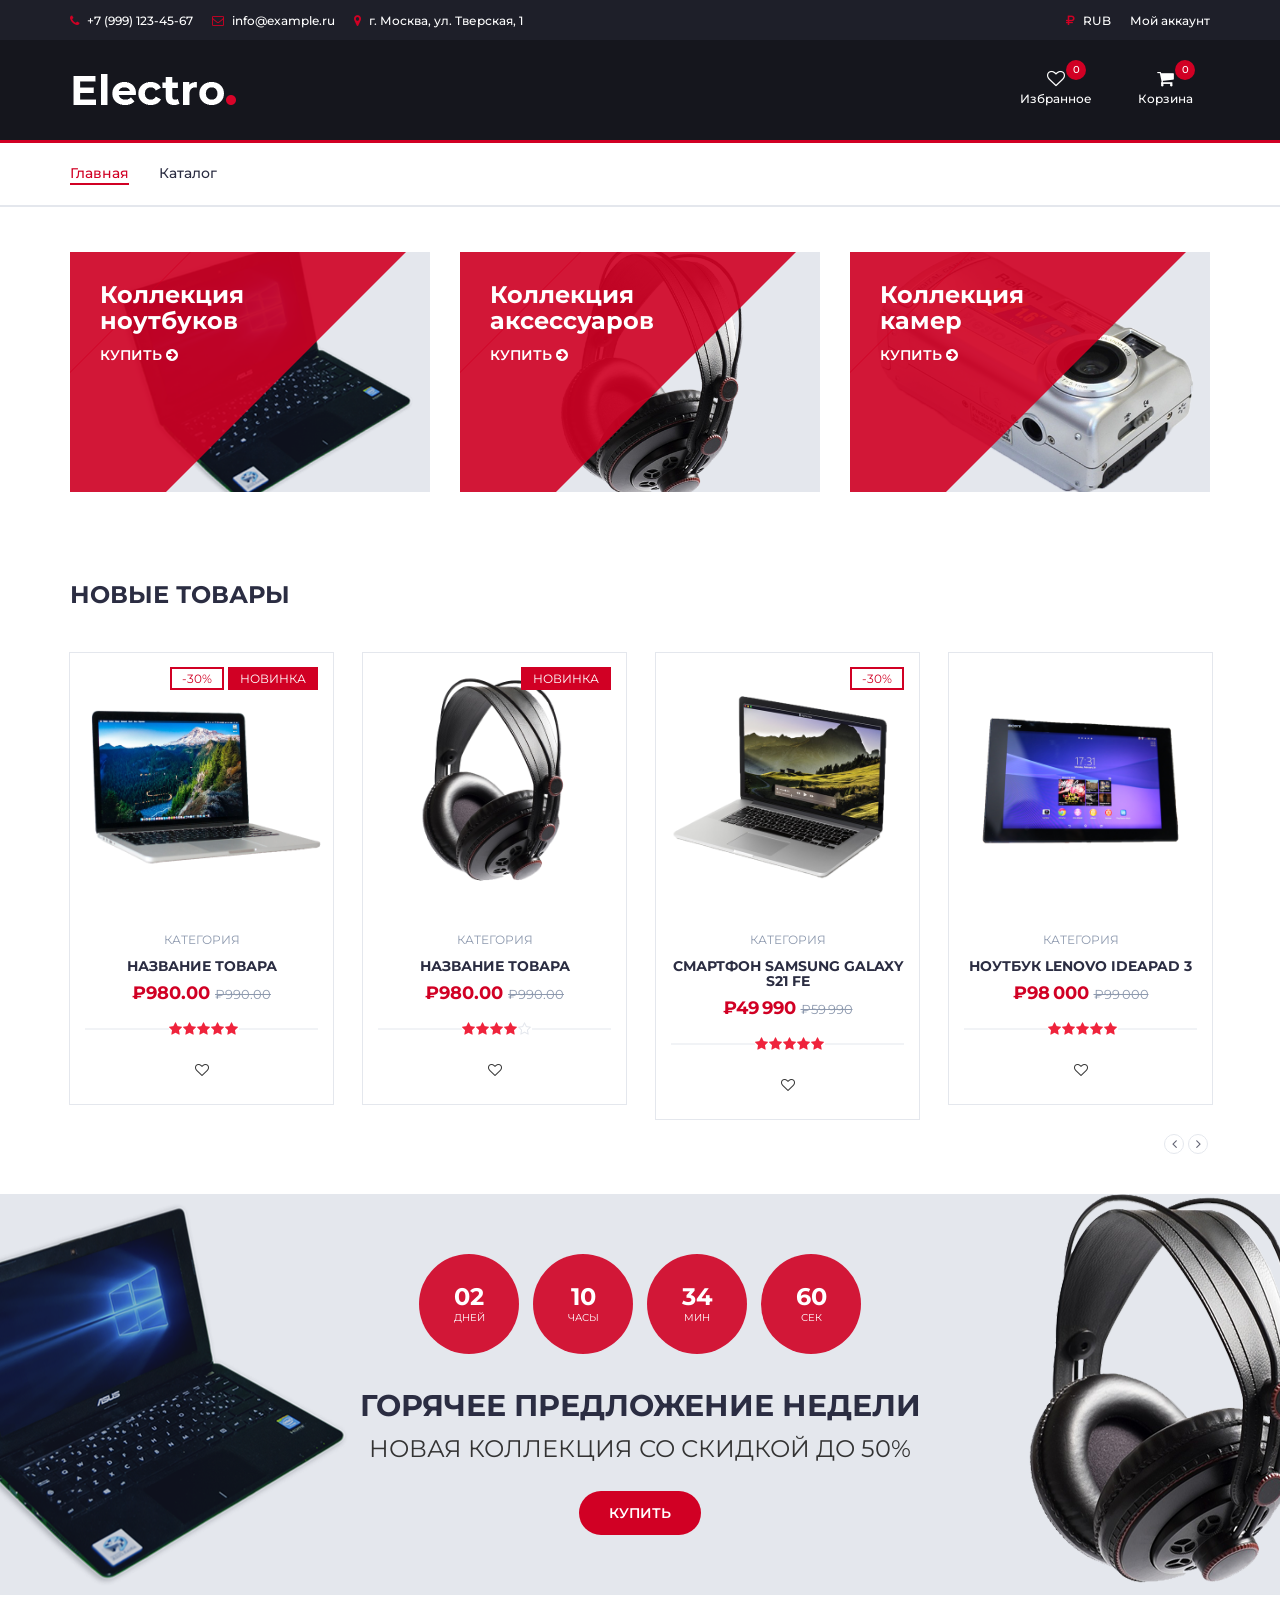
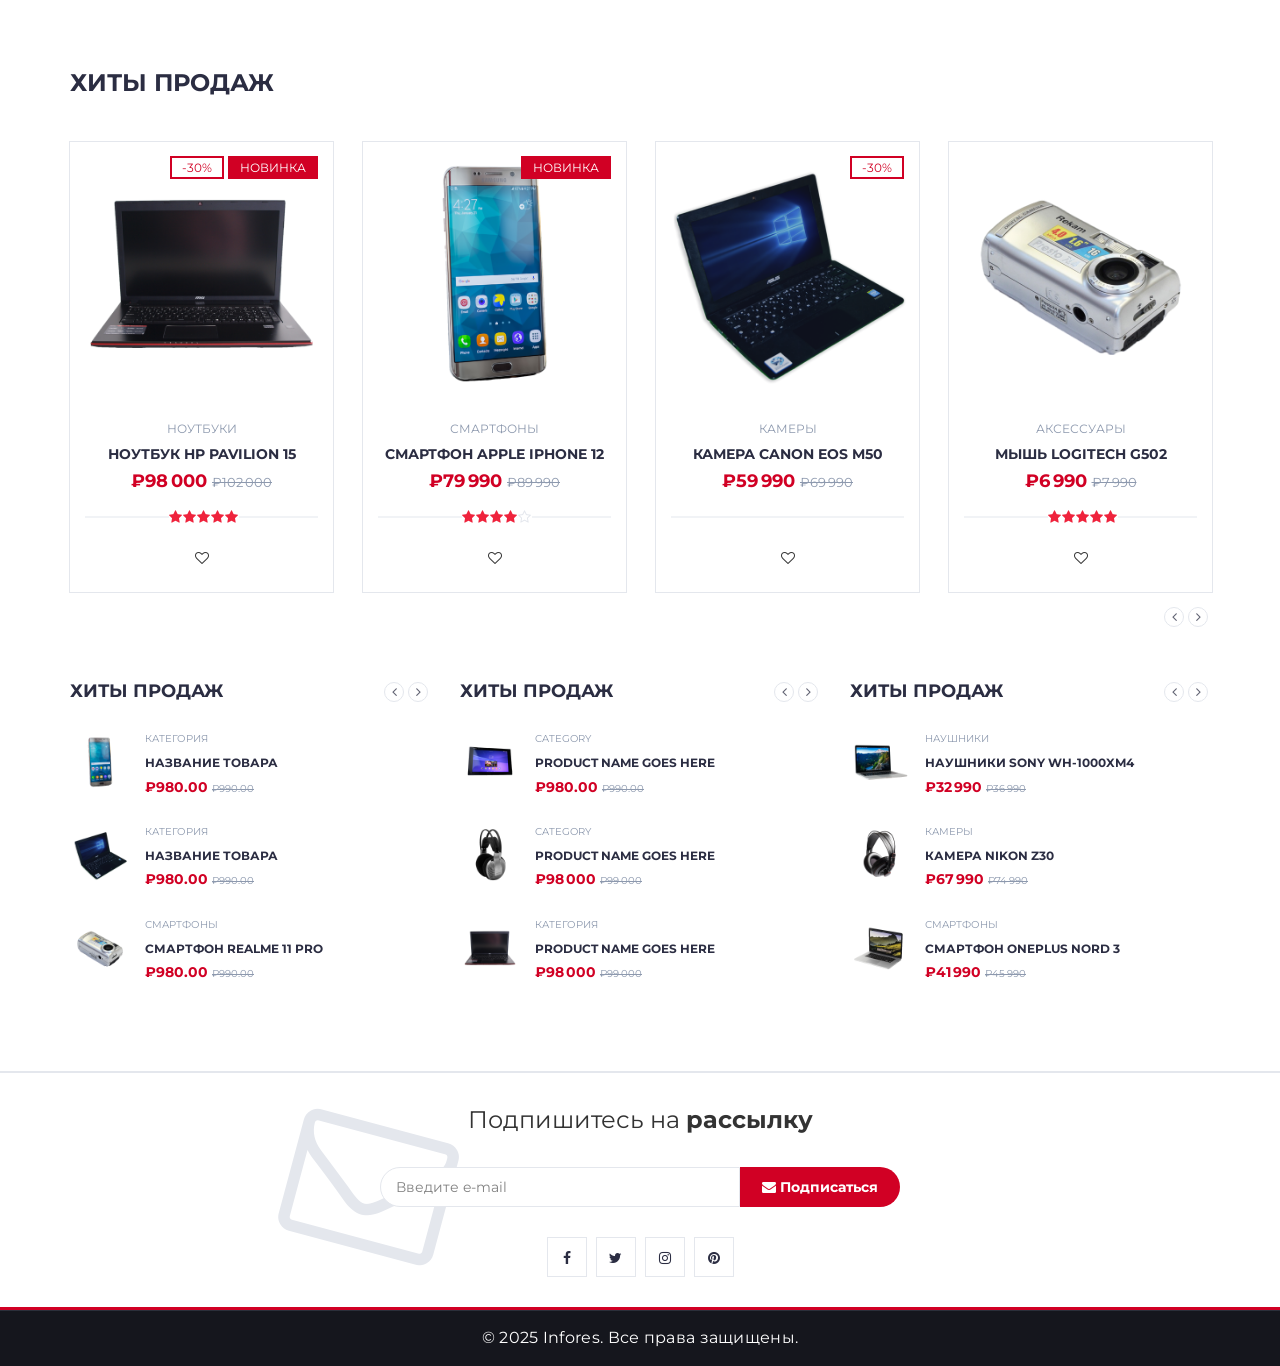
==== index.html @ 808b727f "Homepage: disable add-to-cart/wishlist; redirect to catalog on card button clicks to avoid null/meta" ====
<!DOCTYPE html>
<html lang="ru">
	<head>
		<meta charset="utf-8">
		<meta http-equiv="X-UA-Compatible" content="IE=edge">
		<meta name="viewport" content="width=device-width, initial-scale=1">
		 <!-- The above 3 meta tags *must* come first in the head; any other head content must come *after* these tags -->

		<title>Главная — Электроника</title>

		<!-- Google font -->
		<link href="https://fonts.googleapis.com/css?family=Montserrat:400,500,700" rel="stylesheet">

		<!-- Bootstrap -->
		<link type="text/css" rel="stylesheet" href="css/bootstrap.min.css?v=20251030-2"/>

		<!-- Slick -->
		<link type="text/css" rel="stylesheet" href="css/slick.css?v=20251030-2"/>
		<link type="text/css" rel="stylesheet" href="css/slick-theme.css?v=20251030-2"/>

		<!-- nouislider -->
		<link type="text/css" rel="stylesheet" href="css/nouislider.min.css?v=20251030-2"/>

		<!-- Font Awesome Icon -->
		<link rel="stylesheet" href="css/font-awesome.min.css?v=20251030-2">

		<!-- Custom stlylesheet -->
		<link type="text/css" rel="stylesheet" href="css/style.css?v=20251030-2"/>
		<link type="text/css" rel="stylesheet" href="css/custom-ru.css?v=20251030-2"/>

		<!-- HTML5 shim and Respond.js for IE8 support of HTML5 elements and media queries -->
		<!-- WARNING: Respond.js doesn't work if you view the page via file:// -->
		<!--[if lt IE 9]>
		  <script src="https://oss.maxcdn.com/html5shiv/3.7.3/html5shiv.min.js"></script>
		  <script src="https://oss.maxcdn.com/respond/1.4.2/respond.min.js"></script>
		<![endif]-->

    </head>
	<body>
		<!-- HEADER -->
		<header>
			<!-- TOP HEADER -->
			<div id="top-header">
				<div class="container">
					<ul class="header-links pull-left">
						<li><a href="#"><i class="fa fa-phone"></i> +7 (999) 123-45-67</a></li>
						<li><a href="#"><i class="fa fa-envelope-o"></i> info@example.ru</a></li>
						<li><a href="#"><i class="fa fa-map-marker"></i> г. Москва, ул. Тверская, 1</a></li>
					</ul>
					<ul class="header-links pull-right">
						<li><a href="#"><i class="fa fa-rub"></i> RUB</a></li>
						<li><a href="pages/auth.html" data-role="account"><i class="fa fa-user-o"></i> Мой аккаунт</a></li>
					</ul>
				</div>
			</div>
			<!-- /TOP HEADER -->

			<!-- MAIN HEADER -->
			<div id="header">
				<!-- container -->
				<div class="container">
					<!-- row -->
					<div class="row">
						<!-- LOGO -->
						<div class="col-md-3">
							<div class="header-logo">
								<a href="index.html" class="logo">
									<img src="./img/logo.png" alt="">
								</a>
							</div>
						</div>
						<!-- /LOGO -->

						<!-- SEARCH BAR -->
						<div class="col-md-6">
							<!-- search removed -->
						</div>
						<!-- /SEARCH BAR -->

						<!-- ACCOUNT -->
						<div class="col-md-3 clearfix">
							<div class="header-ctn">
								<!-- Wishlist -->
						<div>
							<a href="pages/wishlist.html">
								<i class="fa fa-heart-o"></i>
								<span>Избранное</span>
								<div class="qty" id="wishlist-qty">0</div>
							</a>
						</div>
								<!-- /Wishlist -->

								<!-- Cart -->
                                <div class="dropdown">
									<a class="dropdown-toggle" data-toggle="dropdown" aria-expanded="true">
										<i class="fa fa-shopping-cart"></i>
										<span>Корзина</span>
                                        <div class="qty" id="cart-qty">0</div>
									</a>
									<div class="cart-dropdown">
                                        <div class="cart-list" id="cart-list"></div>
										<div class="cart-summary">
                                        <small id="cart-items-count">0 товаров</small>
                                        <h5>ИТОГО: <span id="cart-total">₽0.00</span></h5>
										</div>
										<div class="cart-btns">
                                    <a href="pages/store.html">Корзина</a>
                                    <a href="pages/checkout.html">Оформить заказ  <i class="fa fa-arrow-circle-right"></i></a>
										</div>
									</div>
								</div>
								<!-- /Cart -->

								<!-- Menu Toogle -->
								<div class="menu-toggle">
									<a href="#">
										<i class="fa fa-bars"></i>
										<span>Меню</span>
									</a>
								</div>
								<!-- /Menu Toogle -->
							</div>
						</div>
						<!-- /ACCOUNT -->
					</div>
					<!-- row -->
				</div>
				<!-- container -->
			</div>
			<!-- /MAIN HEADER -->
		</header>
		<!-- /HEADER -->

		<!-- NAVIGATION -->
		<nav id="navigation">
			<!-- container -->
			<div class="container">
				<!-- responsive-nav -->
				<div id="responsive-nav">
					<!-- NAV -->
						<ul class="main-nav nav navbar-nav">
							<li class="active"><a href="index.html">Главная</a></li>
							<li><a href="pages/store.html">Каталог</a></li>
						</ul>
					<!-- /NAV -->
				</div>
				<!-- /responsive-nav -->
			</div>
			<!-- /container -->
		</nav>
		<!-- /NAVIGATION -->

		<!-- SECTION -->
		<div class="section">
			<!-- container -->
			<div class="container">
				<!-- row -->
				<div class="row">
					<!-- shop -->
					<div class="col-md-4 col-xs-6">
						<div class="shop">
							<div class="shop-img">
								<img src="./img/shop01.png" alt="">
							</div>
							<div class="shop-body">
									<h3>Коллекция<br>ноутбуков</h3>
									<a href="pages/store.html#sale" class="cta-btn">Купить <i class="fa fa-arrow-circle-right"></i></a>
							</div>
						</div>
					</div>
					<!-- /shop -->

					<!-- shop -->
					<div class="col-md-4 col-xs-6">
						<div class="shop">
							<div class="shop-img">
								<img src="./img/shop03.png" alt="">
							</div>
							<div class="shop-body">
									<h3>Коллекция<br>аксессуаров</h3>
									<a href="pages/store.html#sale" class="cta-btn">Купить <i class="fa fa-arrow-circle-right"></i></a>
							</div>
						</div>
					</div>
					<!-- /shop -->

					<!-- shop -->
					<div class="col-md-4 col-xs-6">
						<div class="shop">
							<div class="shop-img">
								<img src="./img/shop02.png" alt="">
							</div>
							<div class="shop-body">
									<h3>Коллекция<br>камер</h3>
									<a href="pages/store.html#sale" class="cta-btn">Купить <i class="fa fa-arrow-circle-right"></i></a>
							</div>
						</div>
					</div>
					<!-- /shop -->
				</div>
				<!-- /row -->
			</div>
			<!-- /container -->
		</div>
		<!-- /SECTION -->

		<!-- SECTION -->
		<div class="section">
			<!-- container -->
			<div class="container">
				<!-- row -->
				<div class="row">

					<!-- section title -->
					<div class="col-md-12">
						<div class="section-title">
									<h3 class="title">Новые товары</h3>
                            <div class="section-nav"></div>
						</div>
					</div>
					<!-- /section title -->

					<!-- Products tab & slick -->
					<div class="col-md-12">
						<div class="row">
							<div class="products-tabs">
								<!-- tab -->
								<div id="tab1" class="tab-pane active">
									<div class="products-slick" data-nav="#slick-nav-1">
										<!-- product -->
                                        <div class="product" data-desc="Производительный ноутбук для повседневной работы и учёбы.">
											<div class="product-img">
												<img src="./img/product01.png" alt="">
												<div class="product-label">
													<span class="sale">-30%</span>
										<span class="new">НОВИНКА</span>
												</div>
											</div>
											<div class="product-body">
									<p class="product-category">Категория</p>
									<h3 class="product-name"><a href="#">Название товара</a></h3>
									<h4 class="product-price">₽980.00 <del class="product-old-price">₽990.00</del></h4>
												<div class="product-rating">
													<i class="fa fa-star"></i>
													<i class="fa fa-star"></i>
													<i class="fa fa-star"></i>
													<i class="fa fa-star"></i>
													<i class="fa fa-star"></i>
												</div>
												<div class="product-btns">
										<button class="add-to-wishlist"><i class="fa fa-heart-o"></i><span class="tooltipp">в избранное</span></button>
										<button class="add-to-compare"><i class="fa fa-exchange"></i><span class="tooltipp">сравнить</span></button>
										<button class="quick-view"><i class="fa fa-eye"></i><span class="tooltipp">быстрый просмотр</span></button>
												</div>
											</div>
											<div class="add-to-cart">
									<button class="add-to-cart-btn" data-id="idx-p1" data-name="Название товара" data-price="980" data-image="img/product01.png"><i class="fa fa-shopping-cart"></i> в корзину</button>
											</div>
										</div>
										<!-- /product -->

										<!-- product -->
										<div class="product">
											<div class="product-img">
												<img src="./img/product02.png" alt="">
												<div class="product-label">
										<span class="new">НОВИНКА</span>
												</div>
											</div>
											<div class="product-body">
									<p class="product-category">Категория</p>
									<h3 class="product-name"><a href="#">Название товара</a></h3>
									<h4 class="product-price">₽980.00 <del class="product-old-price">₽990.00</del></h4>
												<div class="product-rating">
													<i class="fa fa-star"></i>
													<i class="fa fa-star"></i>
													<i class="fa fa-star"></i>
													<i class="fa fa-star"></i>
													<i class="fa fa-star-o"></i>
												</div>
												<div class="product-btns">
									<button class="add-to-wishlist"><i class="fa fa-heart-o"></i><span class="tooltipp">в избранное</span></button>
									<button class="add-to-compare"><i class="fa fa-exchange"></i><span class="tooltipp">сравнить</span></button>
									<button class="quick-view"><i class="fa fa-eye"></i><span class="tooltipp">быстрый просмотр</span></button>
												</div>
											</div>
											<div class="add-to-cart">
                                                <button class="add-to-cart-btn"><i class="fa fa-shopping-cart"></i> в корзину</button>
											</div>
										</div>
										<!-- /product -->

										<!-- product -->
										<div class="product">
											<div class="product-img">
												<img src="./img/product03.png" alt="">
												<div class="product-label">
													<span class="sale">-30%</span>
												</div>
											</div>
											<div class="product-body">
                                        <p class="product-category">Категория</p>
                                                <h3 class="product-name"><a href="#">Смартфон Samsung Galaxy S21 FE</a></h3>
                                                <h4 class="product-price">₽49 990 <del class="product-old-price">₽59 990</del></h4>
												<div class="product-rating">
													<i class="fa fa-star"></i>
													<i class="fa fa-star"></i>
													<i class="fa fa-star"></i>
													<i class="fa fa-star"></i>
													<i class="fa fa-star"></i>
												</div>
												<div class="product-btns">
									<button class="add-to-wishlist"><i class="fa fa-heart-o"></i><span class="tooltipp">в избранное</span></button>
									<button class="add-to-compare"><i class="fa fa-exchange"></i><span class="tooltipp">сравнить</span></button>
									<button class="quick-view"><i class="fa fa-eye"></i><span class="tooltipp">быстрый просмотр</span></button>
												</div>
											</div>
											<div class="add-to-cart">
												<button class="add-to-cart-btn"><i class="fa fa-shopping-cart"></i> add to cart</button>
											</div>
										</div>
										<!-- /product -->

										<!-- product -->
										<div class="product">
											<div class="product-img">
												<img src="./img/product04.png" alt="">
											</div>
											<div class="product-body">
                                        <p class="product-category">Категория</p>
                                                <h3 class="product-name"><a href="#">Ноутбук Lenovo IdeaPad 3</a></h3>
                                        <h4 class="product-price">₽98 000 <del class="product-old-price">₽99 000</del></h4>
												<div class="product-rating">
													<i class="fa fa-star"></i>
													<i class="fa fa-star"></i>
													<i class="fa fa-star"></i>
													<i class="fa fa-star"></i>
													<i class="fa fa-star"></i>
												</div>
												<div class="product-btns">
									<button class="add-to-wishlist"><i class="fa fa-heart-o"></i><span class="tooltipp">в избранное</span></button>
									<button class="add-to-compare"><i class="fa fa-exchange"></i><span class="tooltipp">сравнить</span></button>
									<button class="quick-view"><i class="fa fa-eye"></i><span class="tooltipp">быстрый просмотр</span></button>
												</div>
											</div>
											<div class="add-to-cart">
												<button class="add-to-cart-btn"><i class="fa fa-shopping-cart"></i> add to cart</button>
											</div>
										</div>
										<!-- /product -->

										<!-- product -->
										<div class="product">
											<div class="product-img">
												<img src="./img/product05.png" alt="">
											</div>
											<div class="product-body">
                                        <p class="product-category">Категория</p>
                                                <h3 class="product-name"><a href="#">Ноутбук ASUS VivoBook 15</a></h3>
                                        <h4 class="product-price">₽98 000 <del class="product-old-price">₽99 000</del></h4>
												<div class="product-rating">
													<i class="fa fa-star"></i>
													<i class="fa fa-star"></i>
													<i class="fa fa-star"></i>
													<i class="fa fa-star"></i>
													<i class="fa fa-star"></i>
												</div>
												<div class="product-btns">
									<button class="add-to-wishlist"><i class="fa fa-heart-o"></i><span class="tooltipp">в избранное</span></button>
									<button class="add-to-compare"><i class="fa fa-exchange"></i><span class="tooltipp">сравнить</span></button>
									<button class="quick-view"><i class="fa fa-eye"></i><span class="tooltipp">быстрый просмотр</span></button>
												</div>
											</div>
											<div class="add-to-cart">
                                                <button class="add-to-cart-btn"><i class="fa fa-shopping-cart"></i> в корзину</button>
											</div>
										</div>
										<!-- /product -->
									</div>
									<div id="slick-nav-1" class="products-slick-nav"></div>
								</div>
								<!-- /tab -->
							</div>
						</div>
					</div>
					<!-- Products tab & slick -->
				</div>
				<!-- /row -->
			</div>
			<!-- /container -->
		</div>
		<!-- /SECTION -->

		<!-- HOT DEAL SECTION -->
		<div id="hot-deal" class="section">
			<!-- container -->
			<div class="container">
				<!-- row -->
				<div class="row">
					<div class="col-md-12">
						<div class="hot-deal">
							<ul class="hot-deal-countdown">
								<li>
									<div>
										<h3>02</h3>
									<span>Дней</span>
									</div>
								</li>
								<li>
									<div>
										<h3>10</h3>
									<span>Часы</span>
									</div>
								</li>
								<li>
									<div>
										<h3>34</h3>
									<span>Мин</span>
									</div>
								</li>
								<li>
									<div>
										<h3>60</h3>
									<span>Сек</span>
									</div>
								</li>
							</ul>
							<h2 class="text-uppercase">горячее предложение недели</h2>
							<p>Новая коллекция со скидкой до 50%</p>
							<a class="primary-btn cta-btn" href="pages/store.html#sale">Купить</a>
						</div>
					</div>
				</div>
				<!-- /row -->
			</div>
			<!-- /container -->
		</div>
		<!-- /HOT DEAL SECTION -->

		<!-- SECTION -->
		<div class="section">
			<!-- container -->
			<div class="container">
				<!-- row -->
				<div class="row">

					<!-- section title -->
					<div class="col-md-12">
                        <div class="section-title">
                            <h3 class="title">Хиты продаж</h3>
                        </div>
					</div>
					<!-- /section title -->

					<!-- Products tab & slick -->
					<div class="col-md-12">
						<div class="row">
							<div class="products-tabs">
								<!-- tab -->
								<div id="tab2" class="tab-pane fade in active">
									<div class="products-slick" data-nav="#slick-nav-2">
										<!-- product -->
										<div class="product">
											<div class="product-img">
												<img src="./img/product06.png" alt="">
                                                <div class="product-label">
                                                    <span class="sale">-30%</span>
                                                    <span class="new">НОВИНКА</span>
                                                </div>
											</div>
											<div class="product-body">
                                                <p class="product-category">Ноутбуки</p>
                                                <h3 class="product-name"><a href="#">Ноутбук HP Pavilion 15</a></h3>
                                                <h4 class="product-price">₽98 000 <del class="product-old-price">₽102 000</del></h4>
												<div class="product-rating">
													<i class="fa fa-star"></i>
													<i class="fa fa-star"></i>
													<i class="fa fa-star"></i>
													<i class="fa fa-star"></i>
													<i class="fa fa-star"></i>
												</div>
												<div class="product-btns">
									<button class="add-to-wishlist"><i class="fa fa-heart-o"></i><span class="tooltipp">в избранное</span></button>
									<button class="add-to-compare"><i class="fa fa-exchange"></i><span class="tooltipp">сравнить</span></button>
									<button class="quick-view"><i class="fa fa-eye"></i><span class="tooltipp">быстрый просмотр</span></button>
												</div>
											</div>
											<div class="add-to-cart">
                                                <button class="add-to-cart-btn"><i class="fa fa-shopping-cart"></i> в корзину</button>
											</div>
										</div>
										<!-- /product -->

										<!-- product -->
                                        <div class="product" data-desc="Смартфон с отличной камерой и автономностью.">
											<div class="product-img">
												<img src="./img/product07.png" alt="">
                                                <div class="product-label">
                                                    <span class="new">НОВИНКА</span>
                                                </div>
											</div>
											<div class="product-body">
                                                <p class="product-category">Смартфоны</p>
                                                <h3 class="product-name"><a href="#">Смартфон Apple iPhone 12</a></h3>
                                                <h4 class="product-price">₽79 990 <del class="product-old-price">₽89 990</del></h4>
												<div class="product-rating">
													<i class="fa fa-star"></i>
													<i class="fa fa-star"></i>
													<i class="fa fa-star"></i>
													<i class="fa fa-star"></i>
													<i class="fa fa-star-o"></i>
												</div>
												<div class="product-btns">
													<button class="add-to-wishlist"><i class="fa fa-heart-o"></i><span class="tooltipp">add to wishlist</span></button>
													<button class="add-to-compare"><i class="fa fa-exchange"></i><span class="tooltipp">add to compare</span></button>
													<button class="quick-view"><i class="fa fa-eye"></i><span class="tooltipp">quick view</span></button>
												</div>
											</div>
											<div class="add-to-cart">
                                                <button class="add-to-cart-btn"><i class="fa fa-shopping-cart"></i> в корзину</button>
											</div>
										</div>
										<!-- /product -->

										<!-- product -->
                                        <div class="product" data-desc="Компактная камера для путешествий и контента.">
											<div class="product-img">
												<img src="./img/product08.png" alt="">
                                                <div class="product-label">
                                                    <span class="sale">-30%</span>
                                                </div>
											</div>
											<div class="product-body">
                                                <p class="product-category">Камеры</p>
                                                <h3 class="product-name"><a href="#">Камера Canon EOS M50</a></h3>
                                                <h4 class="product-price">₽59 990 <del class="product-old-price">₽69 990</del></h4>
												<div class="product-rating">
												</div>
												<div class="product-btns">
													<button class="add-to-wishlist"><i class="fa fa-heart-o"></i><span class="tooltipp">add to wishlist</span></button>
													<button class="add-to-compare"><i class="fa fa-exchange"></i><span class="tooltipp">add to compare</span></button>
													<button class="quick-view"><i class="fa fa-eye"></i><span class="tooltipp">quick view</span></button>
												</div>
											</div>
											<div class="add-to-cart">
                                                <button class="add-to-cart-btn"><i class="fa fa-shopping-cart"></i> в корзину</button>
											</div>
										</div>
										<!-- /product -->

										<!-- product -->
                                        <div class="product" data-desc="Игровая мышь с подсветкой и настраиваемыми кнопками.">
											<div class="product-img">
												<img src="./img/product09.png" alt="">
											</div>
											<div class="product-body">
                                                <p class="product-category">Аксессуары</p>
                                                <h3 class="product-name"><a href="#">Мышь Logitech G502</a></h3>
                                                <h4 class="product-price">₽6 990 <del class="product-old-price">₽7 990</del></h4>
												<div class="product-rating">
													<i class="fa fa-star"></i>
													<i class="fa fa-star"></i>
													<i class="fa fa-star"></i>
													<i class="fa fa-star"></i>
													<i class="fa fa-star"></i>
												</div>
												<div class="product-btns">
													<button class="add-to-wishlist"><i class="fa fa-heart-o"></i><span class="tooltipp">add to wishlist</span></button>
													<button class="add-to-compare"><i class="fa fa-exchange"></i><span class="tooltipp">add to compare</span></button>
													<button class="quick-view"><i class="fa fa-eye"></i><span class="tooltipp">quick view</span></button>
												</div>
											</div>
											<div class="add-to-cart">
												<button class="add-to-cart-btn"><i class="fa fa-shopping-cart"></i> add to cart</button>
											</div>
										</div>
										<!-- /product -->

										<!-- product -->
										<div class="product">
											<div class="product-img">
												<img src="./img/product01.png" alt="">
											</div>
											<div class="product-body">
                                        <p class="product-category">Категория</p>
                                                <h3 class="product-name"><a href="#">Ноутбук HP Victus 16</a></h3>
                                        <h4 class="product-price">₽98 000 <del class="product-old-price">₽99 000</del></h4>
												<div class="product-rating">
													<i class="fa fa-star"></i>
													<i class="fa fa-star"></i>
													<i class="fa fa-star"></i>
													<i class="fa fa-star"></i>
													<i class="fa fa-star"></i>
												</div>
												<div class="product-btns">
													<button class="add-to-wishlist"><i class="fa fa-heart-o"></i><span class="tooltipp">add to wishlist</span></button>
													<button class="add-to-compare"><i class="fa fa-exchange"></i><span class="tooltipp">add to compare</span></button>
													<button class="quick-view"><i class="fa fa-eye"></i><span class="tooltipp">quick view</span></button>
												</div>
											</div>
											<div class="add-to-cart">
												<button class="add-to-cart-btn"><i class="fa fa-shopping-cart"></i> add to cart</button>
											</div>
										</div>
										<!-- /product -->
									</div>
									<div id="slick-nav-2" class="products-slick-nav"></div>
								</div>
								<!-- /tab -->
							</div>
						</div>
					</div>
					<!-- /Products tab & slick -->
				</div>
				<!-- /row -->
			</div>
			<!-- /container -->
		</div>
		<!-- /SECTION -->

		<!-- SECTION -->
		<div class="section">
			<!-- container -->
			<div class="container">
				<!-- row -->
				<div class="row">
					<div class="col-md-4 col-xs-6">
						<div class="section-title">
                            <h4 class="title">Хиты продаж</h4>
							<div class="section-nav">
								<div id="slick-nav-3" class="products-slick-nav"></div>
							</div>
						</div>

						<div class="products-widget-slick" data-nav="#slick-nav-3">
							<div>
								<!-- product widget -->
								<div class="product-widget">
									<div class="product-img">
										<img src="./img/product07.png" alt="">
									</div>
									<div class="product-body">
                                        <p class="product-category">Категория</p>
										<h3 class="product-name"><a href="#">название товара</a></h3>
										<h4 class="product-price">₽980.00 <del class="product-old-price">₽990.00</del></h4>
									</div>
								</div>
								<!-- /product widget -->

								<!-- product widget -->
								<div class="product-widget">
									<div class="product-img">
										<img src="./img/product08.png" alt="">
									</div>
									<div class="product-body">
										<p class="product-category">Категория</p>
										<h3 class="product-name"><a href="#">название товара</a></h3>
										<h4 class="product-price">₽980.00 <del class="product-old-price">₽990.00</del></h4>
									</div>
								</div>
								<!-- /product widget -->

								<!-- product widget -->
								<div class="product-widget">
									<div class="product-img">
										<img src="./img/product09.png" alt="">
									</div>
									<div class="product-body">
                                        <p class="product-category">Смартфоны</p>
                                        <h3 class="product-name"><a href="#">Смартфон Realme 11 Pro</a></h3>
										<h4 class="product-price">₽980.00 <del class="product-old-price">₽990.00</del></h4>
									</div>
								</div>
								<!-- product widget -->
							</div>

							<div>
								<!-- product widget -->
								<div class="product-widget">
									<div class="product-img">
										<img src="./img/product01.png" alt="">
									</div>
									<div class="product-body">
                                        <p class="product-category">Смартфоны</p>
                                        <h3 class="product-name"><a href="#">Смартфон Google Pixel 7a</a></h3>
										<h4 class="product-price">₽980.00 <del class="product-old-price">₽990.00</del></h4>
									</div>
								</div>
								<!-- /product widget -->

								<!-- product widget -->
								<div class="product-widget">
									<div class="product-img">
										<img src="./img/product02.png" alt="">
									</div>
									<div class="product-body">
                                        <p class="product-category">Ноутбуки</p>
                                        <h3 class="product-name"><a href="#">Ноутбук Acer Aspire 7</a></h3>
										<h4 class="product-price">₽980.00 <del class="product-old-price">₽990.00</del></h4>
									</div>
								</div>
								<!-- /product widget -->

								<!-- product widget -->
								<div class="product-widget">
									<div class="product-img">
										<img src="./img/product03.png" alt="">
									</div>
									<div class="product-body">
                                        <p class="product-category">Камеры</p>
                                        <h3 class="product-name"><a href="#">Камера Sony Alpha A6400</a></h3>
										<h4 class="product-price">₽980.00 <del class="product-old-price">₽990.00</del></h4>
									</div>
								</div>
								<!-- product widget -->
							</div>
						</div>
					</div>

                    <div class="col-md-4 col-xs-6">
						<div class="section-title">
                            <h4 class="title">Хиты продаж</h4>
							<div class="section-nav">
								<div id="slick-nav-4" class="products-slick-nav"></div>
							</div>
						</div>

						<div class="products-widget-slick" data-nav="#slick-nav-4">
							<div>
								<!-- product widget -->
								<div class="product-widget">
									<div class="product-img">
										<img src="./img/product04.png" alt="">
									</div>
									<div class="product-body">
										<p class="product-category">Category</p>
										<h3 class="product-name"><a href="#">product name goes here</a></h3>
										<h4 class="product-price">₽980.00 <del class="product-old-price">₽990.00</del></h4>
									</div>
								</div>
								<!-- /product widget -->

								<!-- product widget -->
								<div class="product-widget">
									<div class="product-img">
										<img src="./img/product05.png" alt="">
									</div>
									<div class="product-body">
                                        <p class="product-category">Category</p>
                                        <h3 class="product-name"><a href="#">product name goes here</a></h3>
                                        <h4 class="product-price">₽98 000 <del class="product-old-price">₽99 000</del></h4>
									</div>
								</div>
								<!-- /product widget -->

								<!-- product widget -->
								<div class="product-widget">
									<div class="product-img">
										<img src="./img/product06.png" alt="">
									</div>
									<div class="product-body">
                                        <p class="product-category">Категория</p>
										<h3 class="product-name"><a href="#">product name goes here</a></h3>
                                        <h4 class="product-price">₽98 000 <del class="product-old-price">₽99 000</del></h4>
									</div>
								</div>
								<!-- product widget -->
							</div>

							<div>
								<!-- product widget -->
								<div class="product-widget">
									<div class="product-img">
										<img src="./img/product07.png" alt="">
									</div>
									<div class="product-body">
                                        <p class="product-category">Категория</p>
										<h3 class="product-name"><a href="#">product name goes here</a></h3>
                                        <h4 class="product-price">₽98 000 <del class="product-old-price">₽99 000</del></h4>
									</div>
								</div>
								<!-- /product widget -->

								<!-- product widget -->
								<div class="product-widget">
									<div class="product-img">
										<img src="./img/product08.png" alt="">
									</div>
									<div class="product-body">
                                        <p class="product-category">Категория</p>
										<h3 class="product-name"><a href="#">product name goes here</a></h3>
                                        <h4 class="product-price">₽98 000 <del class="product-old-price">₽99 000</del></h4>
									</div>
								</div>
								<!-- /product widget -->

								<!-- product widget -->
								<div class="product-widget">
									<div class="product-img">
										<img src="./img/product09.png" alt="">
									</div>
									<div class="product-body">
                                        <p class="product-category">Ноутбуки</p>
                                        <h3 class="product-name"><a href="#">Ноутбук MSI Modern 15</a></h3>
                                        <h4 class="product-price">₽85 990 <del class="product-old-price">₽92 990</del></h4>
									</div>
								</div>
								<!-- product widget -->
							</div>
						</div>
					</div>

					<div class="clearfix visible-sm visible-xs"></div>

                    <div class="col-md-4 col-xs-6">
						<div class="section-title">
                            <h4 class="title">Хиты продаж</h4>
							<div class="section-nav">
								<div id="slick-nav-5" class="products-slick-nav"></div>
							</div>
						</div>

						<div class="products-widget-slick" data-nav="#slick-nav-5">
							<div>
								<!-- product widget -->
								<div class="product-widget">
									<div class="product-img">
										<img src="./img/product01.png" alt="">
									</div>
									<div class="product-body">
                                        <p class="product-category">Наушники</p>
                                        <h3 class="product-name"><a href="#">Наушники Sony WH‑1000XM4</a></h3>
                                        <h4 class="product-price">₽32 990 <del class="product-old-price">₽36 990</del></h4>
									</div>
								</div>
								<!-- /product widget -->

								<!-- product widget -->
								<div class="product-widget">
									<div class="product-img">
										<img src="./img/product02.png" alt="">
									</div>
									<div class="product-body">
                                        <p class="product-category">Камеры</p>
                                        <h3 class="product-name"><a href="#">Камера Nikon Z30</a></h3>
                                        <h4 class="product-price">₽67 990 <del class="product-old-price">₽74 990</del></h4>
									</div>
								</div>
								<!-- /product widget -->

								<!-- product widget -->
								<div class="product-widget">
									<div class="product-img">
										<img src="./img/product03.png" alt="">
									</div>
									<div class="product-body">
                                        <p class="product-category">Смартфоны</p>
                                        <h3 class="product-name"><a href="#">Смартфон OnePlus Nord 3</a></h3>
                                        <h4 class="product-price">₽41 990 <del class="product-old-price">₽45 990</del></h4>
									</div>
								</div>
								<!-- product widget -->
							</div>

							<div>
								<!-- product widget -->
								<div class="product-widget">
									<div class="product-img">
										<img src="./img/product04.png" alt="">
									</div>
									<div class="product-body">
                                        <p class="product-category">Ноутбуки</p>
                                        <h3 class="product-name"><a href="#">Ноутбук Dell Inspiron 3511</a></h3>
                                        <h4 class="product-price">₽62 990 <del class="product-old-price">₽69 990</del></h4>
									</div>
								</div>
								<!-- /product widget -->

								<!-- product widget -->
								<div class="product-widget">
									<div class="product-img">
										<img src="./img/product05.png" alt="">
									</div>
									<div class="product-body">
										<p class="product-category">Category</p>
										<h3 class="product-name"><a href="#">product name goes here</a></h3>
										<h4 class="product-price">$980.00 <del class="product-old-price">$990.00</del></h4>
									</div>
								</div>
								<!-- /product widget -->

								<!-- product widget -->
								<div class="product-widget">
									<div class="product-img">
										<img src="./img/product06.png" alt="">
									</div>
									<div class="product-body">
										<p class="product-category">Category</p>
										<h3 class="product-name"><a href="#">product name goes here</a></h3>
										<h4 class="product-price">$980.00 <del class="product-old-price">$990.00</del></h4>
									</div>
								</div>
								<!-- product widget -->
							</div>
						</div>
					</div>

				</div>
				<!-- /row -->
			</div>
			<!-- /container -->
		</div>
		<!-- /SECTION -->

		<!-- NEWSLETTER -->
		<div id="newsletter" class="section">
			<!-- container -->
			<div class="container">
				<!-- row -->
				<div class="row">
					<div class="col-md-12">
						<div class="newsletter">
								<p>Подпишитесь на <strong>рассылку</strong></p>
							<form>
									<input class="input" type="email" placeholder="Введите e-mail">
									<button class="newsletter-btn"><i class="fa fa-envelope"></i> Подписаться</button>
							</form>
							<ul class="newsletter-follow">
								<li>
									<a href="#"><i class="fa fa-facebook"></i></a>
								</li>
								<li>
									<a href="#"><i class="fa fa-twitter"></i></a>
								</li>
								<li>
									<a href="#"><i class="fa fa-instagram"></i></a>
								</li>
								<li>
									<a href="#"><i class="fa fa-pinterest"></i></a>
								</li>
							</ul>
						</div>
					</div>
				</div>
				<!-- /row -->
			</div>
			<!-- /container -->
		</div>
		<!-- /NEWSLETTER -->

		<!-- FOOTER -->
		<footer class="footer"><p>© 2025 Infores. Все права защищены.</p></footer>
		<!-- /FOOTER -->

		<!-- jQuery Plugins -->
		<script src="js/jquery.min.js?v=20251030-2"></script>
		<script src="js/bootstrap.min.js?v=20251030-2"></script>
		<script src="js/slick.min.js?v=20251030-2"></script>
		<script src="js/nouislider.min.js?v=20251030-2"></script>
		<script src="js/jquery.zoom.min.js?v=20251030-2"></script>
		<script src="js/main.js?v=20251030-2"></script>
		<script src="js/auth.js?v=20251030-2"></script>
		<script src="js/cart.js?v=20251030-2"></script>
		<script src="js/wishlist.js?v=20251030-2"></script>
		<script src="js/products.js?v=20251030-2"></script>
		<script src="js/ui.js?v=20251030-2"></script>
		<script>document.addEventListener('DOMContentLoaded',function(){
  function cardClickHandler(e){
    const el=e.target.closest('.shop, .product');
    if(el && !e.target.closest('button, .add-to-cart-btn, .add-to-wishlist, .product-btns')){
      window.location.href='pages/store.html';
    }
  }
  document.body.addEventListener('click',cardClickHandler);
});</script>
<script>
  document.addEventListener('DOMContentLoaded', function(){
    function setCatalogButtons(){
      var buttons = document.querySelectorAll('.add-to-cart-btn');
      for (var i=0;i<buttons.length;i++){
        var btn = buttons[i];
        btn.type = 'button';
        btn.innerHTML = '<i class="fa fa-shopping-cart"></i> Перейти в каталог';
        if (!btn._boundToCatalog){
          btn.addEventListener('click', function(e){ e.preventDefault(); window.location.href = 'pages/store.html'; });
          btn._boundToCatalog = true;
        }
      }
    }
    setCatalogButtons();
    setTimeout(setCatalogButtons, 300);
    setTimeout(setCatalogButtons, 1000);
  });
</script>
<script>
  document.addEventListener('DOMContentLoaded', function(){
    document.body.addEventListener('click', function(e){
      var wish = e.target.closest && e.target.closest('.add-to-wishlist');
      var cartBtn = e.target.closest && e.target.closest('.add-to-cart-btn, .add-to-cart');
      if (!wish && !cartBtn) return;
      // Redirect to catalog from homepage interactions
      e.preventDefault();
      window.location.href = 'pages/store.html';
    });
  });
</script>

	</body>
</html>
---- css/nouislider.min.css ----
/*! nouislider - 10.0.0 - 2017-05-28 14:52:48 */.noUi-target,.noUi-target *{-webkit-touch-callout:none;-webkit-tap-highlight-color:transparent;-webkit-user-select:none;-ms-touch-action:none;touch-action:none;-ms-user-select:none;-moz-user-select:none;user-select:none;-moz-box-sizing:border-box;box-sizing:border-box}.noUi-target{position:relative;direction:ltr}.noUi-base{width:100%;height:100%;position:relative;z-index:1}.noUi-connect{position:absolute;right:0;top:0;left:0;bottom:0}.noUi-origin{position:absolute;height:0;width:0}.noUi-handle{position:relative;z-index:1}.noUi-state-tap .noUi-connect,.noUi-state-tap .noUi-origin{-webkit-transition:top .3s,right .3s,bottom .3s,left .3s;transition:top .3s,right .3s,bottom .3s,left .3s}.noUi-state-drag *{cursor:inherit!important}.noUi-base,.noUi-handle{-webkit-transform:translate3d(0,0,0);transform:translate3d(0,0,0)}.noUi-horizontal{height:18px}.noUi-horizontal .noUi-handle{width:34px;height:28px;left:-17px;top:-6px}.noUi-vertical{width:18px}.noUi-vertical .noUi-handle{width:28px;height:34px;left:-6px;top:-17px}.noUi-target{background:#FAFAFA;border-radius:4px;border:1px solid #D3D3D3;box-shadow:inset 0 1px 1px #F0F0F0,0 3px 6px -5px #BBB}.noUi-connect{background:#3FB8AF;border-radius:4px;box-shadow:inset 0 0 3px rgba(51,51,51,.45);-webkit-transition:background 450ms;transition:background 450ms}.noUi-draggable{cursor:ew-resize}.noUi-vertical .noUi-draggable{cursor:ns-resize}.noUi-handle{border:1px solid #D9D9D9;border-radius:3px;background:#FFF;cursor:default;box-shadow:inset 0 0 1px #FFF,inset 0 1px 7px #EBEBEB,0 3px 6px -3px #BBB}.noUi-active{box-shadow:inset 0 0 1px #FFF,inset 0 1px 7px #DDD,0 3px 6px -3px #BBB}.noUi-handle:after,.noUi-handle:before{content:"";display:block;position:absolute;height:14px;width:1px;background:#E8E7E6;left:14px;top:6px}.noUi-handle:after{left:17px}.noUi-vertical .noUi-handle:after,.noUi-vertical .noUi-handle:before{width:14px;height:1px;left:6px;top:14px}.noUi-vertical .noUi-handle:after{top:17px}[disabled] .noUi-connect{background:#B8B8B8}[disabled] .noUi-handle,[disabled].noUi-handle,[disabled].noUi-target{cursor:not-allowed}.noUi-pips,.noUi-pips *{-moz-box-sizing:border-box;box-sizing:border-box}.noUi-pips{position:absolute;color:#999}.noUi-value{position:absolute;white-space:nowrap;text-align:center}.noUi-value-sub{color:#ccc;font-size:10px}.noUi-marker{position:absolute;background:#CCC}.noUi-marker-large,.noUi-marker-sub{background:#AAA}.noUi-pips-horizontal{padding:10px 0;height:80px;top:100%;left:0;width:100%}.noUi-value-horizontal{-webkit-transform:translate3d(-50%,50%,0);transform:translate3d(-50%,50%,0)}.noUi-marker-horizontal.noUi-marker{margin-left:-1px;width:2px;height:5px}.noUi-marker-horizontal.noUi-marker-sub{height:10px}.noUi-marker-horizontal.noUi-marker-large{height:15px}.noUi-pips-vertical{padding:0 10px;height:100%;top:0;left:100%}.noUi-value-vertical{-webkit-transform:translate3d(0,50%,0);transform:translate3d(0,50%,0);padding-left:25px}.noUi-marker-vertical.noUi-marker{width:5px;height:2px;margin-top:-1px}.noUi-marker-vertical.noUi-marker-sub{width:10px}.noUi-marker-vertical.noUi-marker-large{width:15px}.noUi-tooltip{display:block;position:absolute;border:1px solid #D9D9D9;border-radius:3px;background:#fff;color:#000;padding:5px;text-align:center;white-space:nowrap}.noUi-horizontal .noUi-tooltip{-webkit-transform:translate(-50%,0);transform:translate(-50%,0);left:50%;bottom:120%}.noUi-vertical .noUi-tooltip{-webkit-transform:translate(0,-50%);transform:translate(0,-50%);top:50%;right:120%}
---- css/style.css ----
/*
Template Name: Electro - HTML Ecommerce Template
Author: yaminncco

Colors:
	Body 		: #333
	Headers 	: #2B2D42
	Primary 	: #D10024
	Dark 		: #15161D ##1E1F29
	Grey 		: #E4E7ED #FBFBFC #8D99AE #B9BABC

Fonts: Montserrat

Table OF Contents
------------------------------------
1 > GENERAL
------ Typography
------ Buttons
------ Inputs
------ Sections
------ Breadcrumb
2 > HEADER
------ Top header
------ Logo
------ Search
------ Cart
3 > NAVIGATION
------ Main nav
------ Responsive Nav
4 > CATEGORY SHOP
5 > HOT DEAL
6 > PRODUCT
------ Product
------ Widget product
------ Product slick
7 > STORE PAGE
------ Aside
------ Store
8 > PRODUCT DETAILS PAGE
------ Product view
------ Product details
------ Product tab
9 > CHECKOUT PAGE
10 > NEWSLETTER
11 > FOOTER
11 > SLICK STYLE
12 > RESPONSIVE
------------------------------------*/

/*=========================================================
	01 -> GENERAL
===========================================================*/

/*----------------------------*\
	Typography
\*----------------------------*/

body {
  font-family: 'Montserrat', sans-serif;
  font-weight: 400;
  color: #333;
}

h1, h2, h3, h4, h5, h6 {
  color: #2B2D42;
  font-weight: 700;
  margin: 0 0 10px;
}

a {
  color: #2B2D42;
  font-weight: 500;
  -webkit-transition: 0.2s color;
  transition: 0.2s color;
}

a:hover, a:focus {
  color: #D10024;
  text-decoration: none;
  outline: none;
}

ul, ol {
  margin: 0;
  padding: 0;
  list-style: none
}

/*----------------------------*\
	Buttons
\*----------------------------*/

.primary-btn {
  display: inline-block;
  padding: 12px 30px;
  background-color: #D10024;
  border: none;
  border-radius: 40px;
  color: #FFF;
  text-transform: uppercase;
  font-weight: 700;
  text-align: center;
  -webkit-transition: 0.2s all;
  transition: 0.2s all;
}

.primary-btn:hover, .primary-btn:focus {
  opacity: 0.9;
  color: #FFF;
}

/*----------------------------*\
	Inputs
\*----------------------------*/

/*-- Text input --*/

.input {
  height: 40px;
  padding: 0px 15px;
  border: 1px solid #E4E7ED;
  background-color: #FFF;
  width: 100%;
}

textarea.input {
  padding: 15px;
  min-height: 90px;
}

/*-- Number input --*/

.input-number {
  position: relative;
}

.input-number input[type="number"]::-webkit-inner-spin-button, .input-number input[type="number"]::-webkit-outer-spin-button {
  -webkit-appearance: none;
  margin: 0;
}

.input-number input[type="number"] {
  -moz-appearance: textfield;
  height: 40px;
  width: 100%;
  border: 1px solid #E4E7ED;
  background-color: #FFF;
  padding: 0px 35px 0px 15px;
}

.input-number .qty-up, .input-number .qty-down {
  position: absolute;
  display: block;
  width: 20px;
  height: 20px;
  border: 1px solid #E4E7ED;
  background-color: #FFF;
  text-align: center;
  font-weight: 700;
  cursor: pointer;
  -webkit-user-select: none;
  -moz-user-select: none;
  -ms-user-select: none;
  user-select: none;
}

.input-number .qty-up {
  right: 0;
  top: 0;
  border-bottom: 0px;
}

.input-number .qty-down {
  right: 0;
  bottom: 0;
}

.input-number .qty-up:hover, .input-number .qty-down:hover {
  background-color: #E4E7ED;
  color: #D10024;
}

/*-- Select input --*/

.input-select {
  padding: 0px 15px;
  background: #FFF;
  border: 1px solid #E4E7ED;
  height: 40px;
}

/*-- checkbox & radio input --*/

.input-radio, .input-checkbox {
  position: relative;
  display: block;
}

.input-radio input[type="radio"]:not(:checked), .input-radio input[type="radio"]:checked, .input-checkbox input[type="checkbox"]:not(:checked), .input-checkbox input[type="checkbox"]:checked {
  position: absolute;
  margin-left: -9999px;
  visibility: hidden;
}

.input-radio label, .input-checkbox label {
  font-weight: 500;
  min-height: 20px;
  padding-left: 20px;
  margin-bottom: 5px;
  cursor: pointer;
}

.input-radio input[type="radio"]+label span, .input-checkbox input[type="checkbox"]+label span {
  position: absolute;
  left: 0px;
  top: 4px;
  width: 14px;
  height: 14px;
  border: 2px solid #E4E7ED;
  background: #FFF;
}

.input-radio input[type="radio"]+label span {
  border-radius: 50%;
}

.input-radio input[type="radio"]+label span:after {
  content: "";
  position: absolute;
  left: 50%;
  top: 50%;
  -webkit-transform: translate(-50%, -50%) scale(0);
  -ms-transform: translate(-50%, -50%) scale(0);
  transform: translate(-50%, -50%) scale(0);
  background-color: #FFF;
  width: 4px;
  height: 4px;
  border-radius: 50%;
  opacity: 0;
  -webkit-transition: all 0.2s;
  transition: all 0.2s;
}

.input-checkbox input[type="checkbox"]+label span:after {
  content: '✔';
  position: absolute;
  top: -2px;
  left: 1px;
  font-size: 10px;
  color: #FFF;
  opacity: 0;
  -webkit-transform: scale(0);
  -ms-transform: scale(0);
  transform: scale(0);
  -webkit-transition: all 0.2s;
  transition: all 0.2s;
}

.input-radio input[type="radio"]:checked+label span, .input-checkbox input[type="checkbox"]:checked+label span {
  background-color: #D10024;
  border-color: #D10024;
}

.input-radio input[type="radio"]:checked+label span:after {
  opacity: 1;
  -webkit-transform: translate(-50%, -50%) scale(1);
  -ms-transform: translate(-50%, -50%) scale(1);
  transform: translate(-50%, -50%) scale(1);
}

.input-checkbox input[type="checkbox"]:checked+label span:after {
  opacity: 1;
  -webkit-transform: scale(1);
  -ms-transform: scale(1);
  transform: scale(1);
}

.input-radio .caption, .input-checkbox .caption {
  margin-top: 5px;
  max-height: 0;
  overflow: hidden;
  -webkit-transition: 0.3s max-height;
  transition: 0.3s max-height;
}

.input-radio input[type="radio"]:checked~.caption, .input-checkbox input[type="checkbox"]:checked~.caption {
  max-height: 800px;
}

/*----------------------------*\
	Section
\*----------------------------*/

.section {
  padding-top: 30px;
  padding-bottom: 30px;
}

.section-title {
  position: relative;
  margin-bottom: 30px;
  margin-top: 15px;
}

.section-title .title {
  display: inline-block;
  text-transform: uppercase;
  margin: 0px;
}

.section-title .section-nav {
  float: right;
}

.section-title .section-nav .section-tab-nav {
  display: inline-block;
}

.section-tab-nav li {
  display: inline-block;
  margin-right: 15px;
}

.section-tab-nav li:last-child {
  margin-right: 0px;
}

.section-tab-nav li a {
  font-weight: 700;
  color: #8D99AE;
}

.section-tab-nav li a:after {
  content: "";
  display: block;
  width: 0%;
  height: 2px;
  background-color: #D10024;
  -webkit-transition: 0.2s all;
  transition: 0.2s all;
}

.section-tab-nav li.active a {
  color: #D10024;
}

.section-tab-nav li a:hover:after, .section-tab-nav li a:focus:after, .section-tab-nav li.active a:after {
  width: 100%;
}

.section-title .section-nav .products-slick-nav {
  top: 0px;
  right: 0px;
}

/*----------------------------*\
	Breadcrumb
\*----------------------------*/

#breadcrumb {
  padding: 30px 0px;
  background: #FBFBFC;
  border-bottom: 1px solid #E4E7ED;
  margin-bottom: 30px;
}

#breadcrumb .breadcrumb-header {
  display: inline-block;
  margin-top: 0px;
  margin-bottom: 0px;
  margin-right: 15px;
  text-transform: uppercase;
}

#breadcrumb .breadcrumb-tree {
  display: inline-block;
}

#breadcrumb .breadcrumb-tree li {
  display: inline-block;
  font-size: 12px;
  font-weight: 500;
  text-transform: uppercase;
}

#breadcrumb .breadcrumb-tree li+li {
  margin-left: 10px;
}

#breadcrumb .breadcrumb-tree li+li:before {
  content: '/';
  display: inline-block;
  color: #8D99AE;
  margin-right: 10px;
}

#breadcrumb .breadcrumb-tree li a {
  color: #8D99AE;
}

#breadcrumb .breadcrumb-tree li a:hover {
  color: #D10024;
}

/*=========================================================
	02 -> HEADER
===========================================================*/

/*----------------------------*\
	Top header
\*----------------------------*/

#top-header {
  padding-top: 10px;
  padding-bottom: 10px;
  background-color: #1E1F29;
}

.header-links li {
  display: inline-block;
  margin-right: 15px;
  font-size: 12px;
}

.header-links li:last-child {
  margin-right: 0px;
}

.header-links li a {
  color: #FFF;
}

.header-links li a:hover {
  color: #D10024;
}

.header-links li i {
  color: #D10024;
  margin-right: 5px;
}

/*----------------------------*\
	Logo
\*----------------------------*/

#header {
  padding-top: 15px;
  padding-bottom: 15px;
  background-color: #15161D;
}

.header-logo {
  float: left;
}

.header-logo .logo img {
  display: block;
}

/*----------------------------*\
	Search
\*----------------------------*/

.header-search {
  padding: 15px 0px;
}

.header-search form {
  position: relative;
}

.header-search form .input-select {
  margin-right: -4px;
  border-radius: 40px 0px 0px 40px;
}

.header-search form .input {
  width: calc(100% - 260px);
  margin-right: -4px;
}

.header-search form .search-btn {
  height: 40px;
  width: 100px;
  background: #D10024;
  color: #FFF;
  font-weight: 700;
  border: none;
  border-radius: 0px 40px 40px 0px;
}

/*----------------------------*\
	Cart
\*----------------------------*/

.header-ctn {
  float: right;
  padding: 15px 0px;
}

.header-ctn>div {
  display: inline-block;
}

.header-ctn>div+div {
  margin-left: 15px;
}

.header-ctn>div>a {
  display: block;
  position: relative;
  width: 90px;
  text-align: center;
  color: #FFF;
}

.header-ctn>div>a>i {
  display: block;
  font-size: 18px;
}

.header-ctn>div>a>span {
  font-size: 12px;
}

.header-ctn>div>a>.qty {
  position: absolute;
  right: 15px;
  top: -10px;
  width: 20px;
  height: 20px;
  line-height: 20px;
  text-align: center;
  border-radius: 50%;
  font-size: 10px;
  color: #FFF;
  background-color: #D10024;
}

.header-ctn .menu-toggle {
  display: none;
}

.cart-dropdown {
  position: absolute;
  width: 300px;
  background: #FFF;
  padding: 15px;
  -webkit-box-shadow: 0px 0px 0px 2px #E4E7ED;
  box-shadow: 0px 0px 0px 2px #E4E7ED;
  z-index: 99;
  right: 0;
  opacity: 0;
  visibility: hidden;
}

.dropdown.open>.cart-dropdown {
  opacity: 1;
  visibility: visible;
}

.cart-dropdown .cart-list {
  max-height: 180px;
  overflow-y: scroll;
  margin-bottom: 15px;
}

.cart-dropdown .cart-list .product-widget {
  padding: 0px;
  -webkit-box-shadow: none;
  box-shadow: none;
}

.cart-dropdown .cart-list .product-widget:last-child {
  margin-bottom: 0px;
}

.cart-dropdown .cart-list .product-widget .product-img {
  left: 0px;
  top: 0px;
}

.cart-dropdown .cart-list .product-widget .product-body .product-price {
  color: #2B2D42;
}

.cart-dropdown .cart-btns {
  margin: 0px -17px -17px;
}

.cart-dropdown .cart-btns>a {
  display: inline-block;
  width: calc(50% - 0px);
  padding: 12px;
  background-color: #D10024;
  color: #FFF;
  text-align: center;
  font-weight: 700;
  -webkit-transition: 0.2s all;
  transition: 0.2s all;
}

.cart-dropdown .cart-btns>a:first-child {
  margin-right: -4px;
  background-color: #1e1f29;
}

.cart-dropdown .cart-btns>a:hover {
  opacity: 0.9;
}

.cart-dropdown .cart-summary {
  border-top: 1px solid #E4E7ED;
  padding-top: 15px;
  padding-bottom: 15px;
}

/*=========================================================
	03 -> Navigation
===========================================================*/

#navigation {
  background: #FFF;
  border-bottom: 2px solid #E4E7ED;
  border-top: 3px solid #D10024;
}

/*----------------------------*\
	Main nav
\*----------------------------*/

.main-nav>li+li {
  margin-left: 30px
}

.main-nav>li>a {
  padding: 20px 0px;
}

.main-nav>li>a:hover, .main-nav>li>a:focus, .main-nav>li.active>a {
  color: #D10024;
  background-color: transparent;
}

.main-nav>li>a:after {
  content: "";
  display: block;
  width: 0%;
  height: 2px;
  background-color: #D10024;
  -webkit-transition: 0.2s all;
  transition: 0.2s all;
}

.main-nav>li>a:hover:after, .main-nav>li>a:focus:after, .main-nav>li.active>a:after {
  width: 100%;
}

.header-ctn li.nav-toggle {
  display: none;
}

/*----------------------------*\
	responsive nav
\*----------------------------*/

@media only screen and (max-width: 991px) {
  .header-ctn .menu-toggle {
    display: inline-block;
  }
  #responsive-nav {
    position: fixed;
    left: 0;
    top: 0;
    background: #15161D;
    height: 100vh;
    max-width: 250px;
    width: 0%;
    overflow: hidden;
    z-index: 22;
    padding-top: 60px;
    -webkit-transform: translateX(-100%);
    -ms-transform: translateX(-100%);
    transform: translateX(-100%);
    -webkit-transition: 0.2s all;
    transition: 0.2s all;
  }
  #responsive-nav.active {
    -webkit-transform: translateX(0%);
    -ms-transform: translateX(0%);
    transform: translateX(0%);
    width: 100%;
  }
  .main-nav {
    margin: 0px;
    float: none;
  }
  .main-nav>li {
    display: block;
    float: none;
  }
  .main-nav>li+li {
    margin-left: 0px;
  }
  .main-nav>li>a {
    padding: 15px;
    color: #FFF;
  }
}

/*=========================================================
	04 -> CATEGORY SHOP
===========================================================*/

.shop {
  position: relative;
  overflow: hidden;
  margin: 15px 0px;
}

.shop:before {
  content: "";
  position: absolute;
  top: 0;
  bottom: 0;
  left: 0px;
  width: 60%;
  background: #D10024;
  opacity: 0.9;
  -webkit-transform: skewX(-45deg);
  -ms-transform: skewX(-45deg);
  transform: skewX(-45deg);
}

.shop:after {
  content: "";
  position: absolute;
  top: 0;
  bottom: 0;
  left: 1px;
  width: 100%;
  background: #D10024;
  opacity: 0.9;
  -webkit-transform: skewX(-45deg) translateX(-100%);
  -ms-transform: skewX(-45deg) translateX(-100%);
  transform: skewX(-45deg) translateX(-100%);
}

.shop .shop-img {
  position: relative;
  background-color: #E4E7ED;
  z-index: -1;
}

.shop .shop-img>img {
  width: 100%;
  -webkit-transition: 0.2s all;
  transition: 0.2s all;
}

.shop:hover .shop-img>img {
  -webkit-transform: scale(1.1);
  -ms-transform: scale(1.1);
  transform: scale(1.1);
}

.shop .shop-body {
  position: absolute;
  top: 0;
  width: 75%;
  padding: 30px;
  z-index: 10;
}

.shop .shop-body h3 {
  color: #FFF;
}

.shop .shop-body .cta-btn {
  color: #FFF;
  text-transform: uppercase;
}

/*=========================================================
	05 -> HOT DEAL
===========================================================*/

#hot-deal.section {
  padding: 60px 0px;
  margin: 30px 0px;
  background-color: #E4E7ED;
  background-image: url('../img/hotdeal.png');
  background-position: center;
  background-repeat: no-repeat;
}

.hot-deal {
  text-align: center;
}

.hot-deal .hot-deal-countdown {
  margin-bottom: 30px;
}

.hot-deal .hot-deal-countdown>li {
  position: relative;
  display: inline-block;
  width: 100px;
  height: 100px;
  background: #D10024e6;
  text-align: center;
  border-radius: 50%;
  margin: 0px 5px;
}

.hot-deal .hot-deal-countdown>li>div {
  position: absolute;
  left: 0;
  right: 0;
  top: 50%;
  -webkit-transform: translateY(-50%);
  -ms-transform: translateY(-50%);
  transform: translateY(-50%);
}

.hot-deal .hot-deal-countdown>li>div h3 {
  color: #FFF;
  margin-bottom: 0px;
}

.hot-deal .hot-deal-countdown>li>div span {
  display: block;
  font-size: 10px;
  text-transform: uppercase;
  color: #FFF;
}

.hot-deal p {
  text-transform: uppercase;
  font-size: 24px;
}

.hot-deal .cta-btn {
  margin-top: 15px;
}

/*=========================================================
	06 -> PRODUCT
===========================================================*/

/*----------------------------*\
	product
\*----------------------------*/

.product {
  position: relative;
  margin: 15px 0px;
  -webkit-box-shadow: 0px 0px 0px 0px #E4E7ED, 0px 0px 0px 1px #E4E7ED;
  box-shadow: 0px 0px 0px 0px #E4E7ED, 0px 0px 0px 1px #E4E7ED;
  -webkit-transition: 0.2s all;
  transition: 0.2s all;
}

.product:hover {
  -webkit-box-shadow: 0px 0px 6px 0px #E4E7ED, 0px 0px 0px 2px #D10024;
  box-shadow: 0px 0px 6px 0px #E4E7ED, 0px 0px 0px 2px #D10024;
}

.product .product-img {
  position: relative;
}

.product .product-img>img {
  width: 100%;
}

.product .product-img .product-label {
  position: absolute;
  top: 15px;
  right: 15px;
}

.product .product-img .product-label>span {
  border: 2px solid;
  padding: 2px 10px;
  font-size: 12px;
}

.product .product-img .product-label>span.sale {
  background-color: #FFF;
  border-color: #D10024;
  color: #D10024;
}

.product .product-img .product-label>span.new {
  background-color: #D10024;
  border-color: #D10024;
  color: #FFF;
}

.product .product-body {
  position: relative;
  padding: 15px;
  background-color: #FFF;
  text-align: center;
  z-index: 20;
}

.product .product-body .product-category {
  text-transform: uppercase;
  font-size: 12px;
  color: #8D99AE;
}

.product .product-body .product-name {
  text-transform: uppercase;
  font-size: 14px;
}

.product .product-body .product-name>a {
  font-weight: 700;
}

.product .product-body .product-name>a:hover, .product .product-body .product-name>a:focus {
  color: #D10024;
}

.product .product-body .product-price {
  color: #D10024;
  font-size: 18px;
}

.product .product-body .product-price .product-old-price {
  font-size: 70%;
  font-weight: 400;
  color: #8D99AE;
}

.product .product-body .product-rating {
  position: relative;
  margin: 15px 0px 10px;
  height: 20px;
}

.product .product-body .product-rating>i {
  position: relative;
  width: 14px;
  margin-right: -4px;
  background: #FFF;
  color: #E4E7ED;
  z-index: 10;
}

.product .product-body .product-rating>i.fa-star {
  color: #ef233c;
}

.product .product-body .product-rating:after {
  content: "";
  position: absolute;
  top: 50%;
  left: 0;
  right: 0;
  -webkit-transform: translateY(-50%);
  -ms-transform: translateY(-50%);
  transform: translateY(-50%);
  height: 1px;
  background-color: #E4E7ED;
}

.product .product-body .product-btns>button {
  position: relative;
  width: 40px;
  height: 40px;
  line-height: 40px;
  background: transparent;
  border: none;
  -webkit-transition: 0.2s all;
  transition: 0.2s all;
}

.product .product-body .product-btns>button:hover {
  background-color: #E4E7ED;
  color: #D10024;
  border-radius: 50%;
}

.product .product-body .product-btns>button .tooltipp {
  position: absolute;
  bottom: 100%;
  left: 50%;
  -webkit-transform: translate(-50%, -15px);
  -ms-transform: translate(-50%, -15px);
  transform: translate(-50%, -15px);
  width: 150px;
  padding: 10px;
  font-size: 12px;
  line-height: 10px;
  background: #1e1f29;
  color: #FFF;
  text-transform: uppercase;
  z-index: 10;
  opacity: 0;
  visibility: hidden;
  -webkit-transition: 0.2s all;
  transition: 0.2s all;
}

.product .product-body .product-btns>button:hover .tooltipp {
  opacity: 1;
  visibility: visible;
  -webkit-transform: translate(-50%, -5px);
  -ms-transform: translate(-50%, -5px);
  transform: translate(-50%, -5px);
}

.product .add-to-cart {
  position: absolute;
  left: 1px;
  right: 1px;
  bottom: 1px;
  padding: 15px;
  background: #1e1f29;
  text-align: center;
  -webkit-transform: translateY(0%);
  -ms-transform: translateY(0%);
  transform: translateY(0%);
  -webkit-transition: 0.2s all;
  transition: 0.2s all;
  z-index: 2;
}

.product:hover .add-to-cart {
  -webkit-transform: translateY(100%);
  -ms-transform: translateY(100%);
  transform: translateY(100%);
}

.product .add-to-cart .add-to-cart-btn {
  position: relative;
  border: 2px solid transparent;
  height: 40px;
  padding: 0 30px;
  background-color: #ef233c;
  color: #FFF;
  text-transform: uppercase;
  font-weight: 700;
  border-radius: 40px;
  -webkit-transition: 0.2s all;
  transition: 0.2s all;
}

.product .add-to-cart .add-to-cart-btn>i {
  position: absolute;
  left: 0;
  top: 0;
  width: 40px;
  height: 40px;
  line-height: 38px;
  color: #D10024;
  opacity: 0;
  visibility: hidden;
}

.product .add-to-cart .add-to-cart-btn:hover {
  background-color: #FFF;
  color: #D10024;
  border-color: #D10024;
  padding: 0px 30px 0px 50px;
}

.product .add-to-cart .add-to-cart-btn:hover>i {
  opacity: 1;
  visibility: visible;
}

/*----------------------------*\
	Widget product
\*----------------------------*/

.product-widget {
  position: relative;
}

.product-widget+.product-widget {
  margin: 30px 0px;
}

.product-widget .product-img {
  position: absolute;
  left: 0px;
  top: 0px;
  width: 60px;
}

.product-widget .product-img>img {
  width: 100%;
}

.product-widget .product-body {
  padding-left: 75px;
  min-height: 60px;
}

.product-widget .product-body .product-category {
  text-transform: uppercase;
  font-size: 10px;
  color: #8D99AE;
}

.product-widget .product-body .product-name {
  text-transform: uppercase;
  font-size: 12px;
}

.product-widget .product-body .product-name>a {
  font-weight: 700;
}

.product-widget .product-body .product-name>a:hover, .product-widget .product-body .product-name>a:focus {
  color: #D10024;
}

.product-widget .product-body .product-price {
  font-size: 14px;
  color: #D10024;
}

.product-widget .product-body .product-price .product-old-price {
  font-size: 70%;
  font-weight: 400;
  color: #8D99AE;
}

.product-widget .product-body .product-price .qty {
  font-weight: 400;
  margin-right: 10px;
}

.product-widget .delete {
  position: absolute;
  top: 0;
  left: 0;
  height: 14px;
  width: 14px;
  text-align: center;
  font-size: 10px;
  padding: 0;
  background: #1e1f29;
  border: none;
  color: #FFF;
}

/*----------------------------*\
	Products slick
\*----------------------------*/

.products-slick .slick-list {
  padding-bottom: 60px;
  margin-bottom: -60px;
  z-index: 2;
}

.products-slick .product.slick-slide {
  margin: 15px;
}

.products-tabs>.tab-pane {
  display: block;
  height: 0;
  opacity: 0;
  visibility: hidden;
  overflow-y: hidden;
  padding-bottom: 60px;
  margin-bottom: -60px;
}

.products-tabs>.tab-pane.active {
  opacity: 1;
  visibility: visible;
  height: auto;
}

.products-slick-nav {
  position: absolute;
  right: 15px;
  z-index: 10;
}

.products-slick-nav .slick-prev, .products-slick-nav .slick-next {
  position: static;
  -webkit-transform: none;
  -ms-transform: none;
  transform: none;
  width: 20px;
  height: 20px;
  display: inline-block !important;
  margin: 0px 2px;
}

.products-slick-nav .slick-prev:before, .products-slick-nav .slick-next:before {
  font-size: 14px;
}

/*=========================================================
	07 -> PRODUCTS PAGE
===========================================================*/

/*----------------------------*\
	Aside
\*----------------------------*/

.aside+.aside {
  margin-top: 30px;
}

.aside>.aside-title {
  text-transform: uppercase;
  font-size: 18px;
  margin: 15px 0px 30px;
}

/*-- checkbox Filter --*/

.checkbox-filter>div+div {
  margin-top: 10px;
}

.checkbox-filter .input-radio label, .checkbox-filter .input-checkbox label {
  font-size: 12px;
}

.checkbox-filter .input-radio label small, .checkbox-filter .input-checkbox label small {
  color: #8D99AE;
}

/*-- Price Filter --*/

#price-slider {
  margin-bottom: 15px;
}

.noUi-target {
  background-color: #FFF;
  -webkit-box-shadow: none;
  box-shadow: none;
  border: 1px solid #E4E7ED;
  border-radius: 0px;
}

.noUi-connect {
  background-color: #D10024;
}

.noUi-horizontal {
  height: 6px;
}

.noUi-horizontal .noUi-handle {
  width: 12px;
  height: 12px;
  left: -6px;
  top: -4px;
  border: none;
  background: #D10024;
  -webkit-box-shadow: none;
  box-shadow: none;
  border-radius: 50%;
}

.noUi-handle:before, .noUi-handle:after {
  display: none;
}

.price-filter .input-number {
  display: inline-block;
  width: calc(50% - 7px);
}

/*----------------------------*\
	Store
\*----------------------------*/

.store-filter {
  margin-bottom: 15px;
  margin-top: 15px;
}

/*-- Store Sort --*/

.store-sort {
  display: inline-block;
}

.store-sort label {
  font-weight: 500;
  font-size: 12px;
  text-transform: uppercase;
  margin-right: 15px;
}

/*-- Store Grid --*/

.store-grid {
  float: right;
}

.store-grid li {
  display: inline-block;
  width: 40px;
  height: 40px;
  line-height: 40px;
  background-color: #FFF;
  border: 1px solid #E4E7ED;
  text-align: center;
  -webkit-transition: 0.2s all;
  transition: 0.2s all;
}

.store-grid li+li {
  margin-left: 5px;
}

.store-grid li:hover {
  background-color: #E4E7ED;
  color: #D10024;
}

.store-grid li.active {
  background-color: #D10024;
  border-color: #D10024;
  color: #FFF;
  cursor: default;
}

.store-grid li a {
  display: block;
}

/*-- Store Pagination --*/

.store-pagination {
  float: right;
}

.store-pagination li {
  display: inline-block;
  width: 40px;
  height: 40px;
  line-height: 40px;
  text-align: center;
  background-color: #FFF;
  border: 1px solid #E4E7ED;
  -webkit-transition: 0.2s all;
  transition: 0.2s all;
}

.store-pagination li+li {
  margin-left: 5px;
}

.store-pagination li:hover {
  background-color: #E4E7ED;
  color: #D10024;
}

.store-pagination li.active {
  background-color: #D10024;
  border-color: #D10024;
  color: #FFF;
  font-weight: 500;
  cursor: default;
}

.store-pagination li a {
  display: block;
}

.store-qty {
  margin-right: 30px;
  font-weight: 500;
  text-transform: uppercase;
  font-size: 12px;
}

/*=========================================================
	08 -> PRODUCT DETAILS PAGE
===========================================================*/

/*----------------------------*\
	Product view
\*----------------------------*/

#product-main-img .slick-prev {
  -webkit-transform: translateX(-15px);
  -ms-transform: translateX(-15px);
  transform: translateX(-15px);
  left: 15px;
}

#product-main-img .slick-next {
  -webkit-transform: translateX(15px);
  -ms-transform: translateX(15px);
  transform: translateX(15px);
  right: 15px;
}

#product-main-img .slick-prev, #product-main-img .slick-next {
  opacity: 0;
  visibility: hidden;
  -webkit-transition: 0.2s all;
  transition: 0.2s all;
}

#product-main-img:hover .slick-prev, #product-main-img:hover .slick-next {
  -webkit-transform: translateX(0%);
  -ms-transform: translateX(0%);
  transform: translateX(0%);
  opacity: 1;
  visibility: visible;
}

#product-main-img .zoomImg {
  background-color: #FFF;
}

#product-imgs .product-preview {
  margin: 0px 5px;
  border: 1px solid #E4E7ED;
}

#product-imgs .product-preview.slick-current {
  border-color: #D10024;
}

#product-imgs .slick-prev {
  top: -20px;
  left: 50%;
  -webkit-transform: translateX(-50%);
  -ms-transform: translateX(-50%);
  transform: translateX(-50%);
}

#product-imgs .slick-next {
  top: calc(100% - 20px);
  left: 50%;
  -webkit-transform: translateX(-50%);
  -ms-transform: translateX(-50%);
  transform: translateX(-50%);
}

#product-imgs .slick-prev:before {
  content: "\f106";
}

#product-imgs .slick-next:before {
  content: "\f107";
}

.product-preview img {
  width: 100%;
}

/*----------------------------*\
	Product details
\*----------------------------*/

.product-details .product-name {
  text-transform: uppercase;
  font-size: 18px;
}

.product-details .product-rating {
  display: inline-block;
  margin-right: 15px;
}

.product-details .product-rating>i {
  color: #E4E7ED;
}

.product-details .product-rating>i.fa-star {
  color: #D10024;
}

.product-details .review-link {
  font-size: 12px;
}

.product-details .product-price {
  display: inline-block;
  font-size: 24px;
  margin-top: 10px;
  margin-bottom: 15px;
  color: #D10024;
}

.product-details .product-price .product-old-price {
  font-size: 70%;
  font-weight: 400;
  color: #8D99AE;
}

.product-details .product-available {
  font-size: 12px;
  text-transform: uppercase;
  font-weight: 700;
  margin-left: 30px;
  color: #D10024;
}

.product-details .product-options {
  margin-top: 30px;
  margin-bottom: 30px;
}

.product-details .product-options label {
  font-weight: 500;
  font-size: 12px;
  text-transform: uppercase;
  margin-right: 15px;
  margin-bottom: 0px;
}

.product-details .product-options .input-select {
  width: 90px;
}

.product-details .add-to-cart {
  margin-bottom: 30px;
}

.product-details .add-to-cart .add-to-cart-btn {
  position: relative;
  border: 2px solid transparent;
  height: 40px;
  padding: 0 30px;
  background-color: #ef233c;
  color: #FFF;
  text-transform: uppercase;
  font-weight: 700;
  border-radius: 40px;
  -webkit-transition: 0.2s all;
  transition: 0.2s all;
}

.product-details .add-to-cart .add-to-cart-btn>i {
  position: absolute;
  left: 0;
  top: 0;
  width: 40px;
  height: 40px;
  line-height: 38px;
  color: #D10024;
  opacity: 0;
  visibility: hidden;
}

.product-details .add-to-cart .add-to-cart-btn:hover {
  background-color: #FFF;
  color: #D10024;
  border-color: #D10024;
  padding: 0px 30px 0px 50px;
}

.product-details .add-to-cart .add-to-cart-btn:hover>i {
  opacity: 1;
  visibility: visible;
}

.product-details .add-to-cart .qty-label {
  display: inline-block;
  font-weight: 500;
  font-size: 12px;
  text-transform: uppercase;
  margin-right: 15px;
  margin-bottom: 0px;
}

.product-details .add-to-cart .qty-label .input-number {
  width: 90px;
  display: inline-block;
}

.product-details .product-btns li {
  display: inline-block;
  text-transform: uppercase;
  font-size: 12px;
}

.product-details .product-btns li+li {
  margin-left: 15px;
}

.product-details .product-links {
  margin-top: 15px;
}

.product-details .product-links li {
  display: inline-block;
  text-transform: uppercase;
  font-size: 12px;
}

.product-details .product-links li+li {
  margin-left: 10px;
}

/*----------------------------*\
	 Product tab
\*----------------------------*/

#product-tab {
  margin-top: 60px;
}

#product-tab .tab-nav {
  position: relative;
  text-align: center;
  padding: 15px 0px;
  margin-bottom: 30px;
}

#product-tab .tab-nav:after {
  content: "";
  position: absolute;
  left: 0;
  right: 0;
  top: 50%;
  height: 1px;
  background-color: #E4E7ED;
  z-index: -1;
}

#product-tab .tab-nav li {
  display: inline-block;
  background: #FFF;
  padding: 0px 15px;
}

#product-tab .tab-nav li+li {
  margin-left: 15px;
}

#product-tab .tab-nav li a {
  display: block;
  font-weight: 700;
  color: #8D99AE;
}

#product-tab .tab-nav li.active a {
  color: #D10024;
}

#product-tab .tab-nav li a:after {
  content: "";
  display: block;
  width: 0%;
  height: 2px;
  background-color: #D10024;
  -webkit-transition: 0.2s all;
  transition: 0.2s all;
}

#product-tab .tab-nav li a:hover:after, #product-tab .tab-nav li a:focus:after, #product-tab .tab-nav li.active a:after {
  width: 100%;
}

/*-- Rating --*/

.rating-avg {
  font-size: 24px;
  font-weight: 700;
  margin-bottom: 15px;
}

.rating-avg .rating-stars {
  margin-left: 10px;
}

.rating-avg .rating-stars, .rating .rating-stars {
  display: inline-block;
}

.rating-avg .rating-stars>i, .rating .rating-stars>i {
  color: #E4E7ED;
}

.rating-avg .rating-stars>i.fa-star, .rating .rating-stars>i.fa-star {
  color: #D10024;
}

.rating li {
  margin: 5px 0px;
}

.rating .rating-progress {
  position: relative;
  display: inline-block;
  height: 9px;
  background-color: #E4E7ED;
  width: 120px;
  margin: 0px 10px;
  border-radius: 5px;
}

.rating .rating-progress>div {
  background-color: #D10024;
  position: absolute;
  left: 0;
  top: 0;
  bottom: 0;
  border-radius: 5px;
}

.rating .sum {
  display: inline-block;
  font-size: 12px;
  color: #8D99AE;
}

/*-- Reviews --*/

.reviews li {
  position: relative;
  padding-left: 145px;
  margin-bottom: 30px;
}

.reviews .review-heading {
  position: absolute;
  width: 130px;
  left: 0;
  top: 0;
  height: 70px;
}

.reviews .review-body {
  min-height: 70px;
}

.reviews .review-heading .name {
  margin-bottom: 5px;
  margin-top: 0px;
}

.reviews .review-heading .date {
  color: #8D99AE;
  font-size: 10px;
  margin: 0;
}

.reviews .review-heading .review-rating {
  margin-top: 5px;
}

.reviews .review-heading .review-rating>i {
  color: #E4E7ED;
}

.reviews .review-heading .review-rating>i.fa-star {
  color: #D10024;
}

.reviews-pagination {
  text-align: center;
}

.reviews-pagination li {
  display: inline-block;
  width: 35px;
  height: 35px;
  line-height: 35px;
  text-align: center;
  background-color: #FFF;
  border: 1px solid #E4E7ED;
  -webkit-transition: 0.2s all;
  transition: 0.2s all;
}

.reviews-pagination li:hover {
  background-color: #E4E7ED;
  color: #D10024;
}

.reviews-pagination li.active {
  background-color: #D10024;
  border-color: #D10024;
  color: #FFF;
  cursor: default;
}

.reviews-pagination li a {
  display: block;
}

/*-- Review Form --*/

.review-form .input {
  margin-bottom: 15px;
}

.review-form .input-rating {
  margin-bottom: 15px;
}

.review-form .input-rating .stars {
  display: inline-block;
  vertical-align: top;
}

.review-form .input-rating .stars input[type="radio"] {
  display: none;
}

.review-form .input-rating .stars>label {
  float: right;
  cursor: pointer;
  padding: 0px 3px;
  margin: 0px;
}

.review-form .input-rating .stars>label:before {
  content: "\f006";
  font-family: FontAwesome;
  color: #E4E7ED;
  -webkit-transition: 0.2s all;
  transition: 0.2s all;
}

.review-form .input-rating .stars>label:hover:before, .review-form .input-rating .stars>label:hover~label:before {
  color: #D10024;
}

.review-form .input-rating .stars>input:checked label:before, .review-form .input-rating .stars>input:checked~label:before {
  content: "\f005";
  color: #D10024;
}

/*=========================================================
	09 -> CHECKOUT PAGE
===========================================================*/

.billing-details {
  margin-bottom: 30px;
}

.shiping-details {
  margin-bottom: 30px;
}

.order-details {
  position: relative;
  padding: 0px 30px 30px;
  border-right: 1px solid #E4E7ED;
  border-left: 1px solid #E4E7ED;
  border-bottom: 1px solid #E4E7ED;
}

.order-details:before {
  content: "";
  position: absolute;
  left: -1px;
  right: -1px;
  top: -15px;
  height: 30px;
  border-top: 1px solid #E4E7ED;
  border-left: 1px solid #E4E7ED;
  border-right: 1px solid #E4E7ED;
}

.order-summary {
  margin: 15px 0px;
}

.order-summary .order-col {
  display: table;
  width: 100%;
}

.order-summary .order-col:after {
  content: "";
  display: block;
  clear: both;
}

.order-summary .order-col>div {
  display: table-cell;
  padding: 10px 0px;
}

.order-summary .order-col>div:first-child {
  width: calc(100% - 150px);
}

.order-summary .order-col>div:last-child {
  width: 150px;
  text-align: right;
}

.order-summary .order-col .order-total {
  font-size: 24px;
  color: #D10024;
}

.order-details .payment-method {
  margin: 30px 0px;
}

.order-details .order-submit {
  display: block;
  margin-top: 30px;
}

/*=========================================================
	10 -> NEWSLETTER
===========================================================*/

#newsletter.section {
  border-top: 2px solid #E4E7ED;
  border-bottom: 3px solid #D10024;
  margin-top: 30px;
}

.newsletter {
  text-align: center;
}

.newsletter p {
  font-size: 24px;
}

.newsletter form {
  position: relative;
  max-width: 520px;
  margin: 30px auto;
}

.newsletter form:after {
  content: "\f003";
  font-family: FontAwesome;
  position: absolute;
  font-size: 160px;
  color: #E4E7ED;
  top: 15px;
  -webkit-transform: translateY(-50%) rotate(15deg);
  -ms-transform: translateY(-50%) rotate(15deg);
  transform: translateY(-50%) rotate(15deg);
  z-index: -1;
  left: -90px;
}

.newsletter form .input {
  width: calc(100% - 160px);
  margin-right: -4px;
  border-radius: 40px 0px 0px 40px;
}

.newsletter form .newsletter-btn {
  width: 160px;
  height: 40px;
  font-weight: 700;
  background: #D10024;
  color: #FFF;
  border: none;
  border-radius: 0px 40px 40px 0px;
}

.newsletter .newsletter-follow {
  text-align: center;
}

.newsletter .newsletter-follow li {
  display: inline-block;
  margin-right: 5px;
}

.newsletter .newsletter-follow li:last-child {
  margin-right: 0px;
}

.newsletter .newsletter-follow li a {
  position: relative;
  display: block;
  width: 40px;
  height: 40px;
  text-align: center;
  line-height: 40px;
  border: 1px solid #E4E7ED;
  background-color: #FFF;
  -webkit-transition: 0.2s all;
  transition: 0.2s all;
}

.newsletter .newsletter-follow li a:hover, .newsletter .newsletter-follow li a:focus {
  background-color: #E4E7ED;
  color: #D10024;
}

/*=========================================================
	11 -> FOOTER
===========================================================*/

#footer {
  background: #15161D;
  color: #B9BABC;
}

#bottom-footer {
  background: #1E1F29;
}

.footer {
  margin: 30px 0px;
}

.footer .footer-title {
  color: #FFF;
  text-transform: uppercase;
  font-size: 18px;
  margin: 0px 0px 30px;
}

.footer-links li+li {
  margin-top: 15px;
}

.footer-links li a {
  color: #B9BABC;
}

.footer-links li i {
  margin-right: 15px;
  color: #D10024;
  width: 14px;
  text-align: center;
}

.footer-links li a:hover {
  color: #D10024;
}

.copyright {
  margin-top: 30px;
  display: block;
  font-size: 12px;
}

.footer-payments li {
  display: inline-block;
  margin-right: 5px;
}

.footer-payments li a {
  color: #15161D;
  font-size: 36px;
  display: block;
}

/*=========================================================
	12 -> SLICK STYLE
===========================================================*/

/*----------------------------*\
	Arrows
\*----------------------------*/

.slick-prev, .slick-next {
  width: 40px;
  height: 40px;
  border: 1px solid #E4E7ED;
  background-color: #FFF;
  border-radius: 50%;
  z-index: 22;
  -webkit-transition: 0.2s all;
  transition: 0.2s all;
}

.slick-prev:hover, .slick-prev:focus, .slick-next:hover, .slick-next:focus {
  background-color: #D10024;
  border-color: #D10024;
}

.slick-prev:before, .slick-next:before {
  font-family: FontAwesome;
  color: #2B2D42;
}

.slick-prev:before {
  content: "\f104";
}

.slick-next:before {
  content: "\f105";
}

.slick-prev:hover:before, .slick-prev:focus:before, .slick-next:hover:before, .slick-next:focus:before {
  color: #FFF;
}

.slick-prev {
  left: -20px;
}

.slick-next {
  right: -20px;
}

/*----------------------------*\
	Dots
\*----------------------------*/

.slick-dots li, .slick-dots li button, .slick-dots li button:before {
  width: 10px;
  height: 10px;
}

.slick-dots li button:before {
  content: "";
  opacity: 1;
  background: #E4E7ED;
  border-radius: 50%;
}

.slick-dots li.slick-active button:before {
  background-color: #D10024;
}

.custom-dots .slick-dots {
  position: static;
  margin: 15px 0px;
}

/*=========================================================
	13 -> RESPONSIVE
===========================================================*/

@media only screen and (max-width: 1201px) {}

@media only screen and (max-width: 991px) {
  #top-header .header-links.pull-left {
    float: none !important;
  }
  #top-header .header-links.pull-right {
    float: none !important;
    margin-top: 5px;
  }
  .header-logo {
    float: none;
    text-align: center;
  }
  .header-logo .logo {
    display: inline-block;
  }
  #product-imgs {
    margin-bottom: 60px;
    margin-top: 15px;
  }
  #rating {
    text-align: center;
  }
  #reviews {
    margin-top: 30px;
    margin-bottom: 30px;
  }
}

@media only screen and (max-width: 767px) {
  .section-title .section-nav {
    float: none;
    margin-top: 10px;
  }
  .section-tab-nav li {
    margin-top: 10px;
  }
}

@media only screen and (max-width: 480px) {
  [class*='col-xs'] {
    width: 100%;
  }
  .store-grid {
    float: none;
    margin-top: 10px;
  }
  .store-pagination {
    float: none;
    margin-top: 10px;
  }
}

/* Навигация */
.main-navbar { background: #232323; }
.navbar-menu { list-style: none; margin: 0; padding:0; display: flex; }
.navbar-menu > li { position: relative; }
.navbar-menu > li > a { color: #fff; text-decoration: none; padding: 17px 24px; display: block; font-size: 18px; }
.navbar-menu > li > a:hover { background: #0088cc; }
.dropdown-content { position: absolute; left:0; top:100%; background:#fff; min-width:190px; display:none; box-shadow:0 2px 10px #0002; z-index: 100; }
.dropdown:hover .dropdown-content { display:block; }
.dropdown-content li a { color:#222; display:block; padding:12px 16px; border-bottom:1px solid #f0f0f0; text-decoration:none; }
.dropdown-content li:last-child a {border-bottom:none;}
.dropdown-content li a:hover {background:#f0fbff;color:#0095e2;}

/* Карточки */
.product-card { border: 1px solid #e0e0e0; border-radius: 8px; padding: 14px; margin: 10px; display: inline-block; width: 240px; vertical-align: top; text-align: center; background: #fff; }
.product-card img { max-width: 95%; height: 120px; object-fit: contain; margin-bottom: 8px; }
.product-card h4 { font-size: 18px; margin: 10px 0 7px 0; }
.product-card .price {font-weight: bold;margin-bottom:10px;font-size:16px;}
.product-card .card-category {color:#0095e2;font-size:14px;margin-bottom:0;}
.product-card button {margin: 0 3px 5px 3px;padding: 8px 16px 8px 16px;border:none;border-radius:4px;cursor:pointer;background:#00aaff;color:#fff;font-size:15px;transition:background .17s;}
.product-card button.add-to-wishlist {background:#fff;color:#d00; border:1px solid #d00;}
.product-card button.added {background:#d00;color:#fff;}
.product-card button:hover {background:#008dcc;color:#fff;}
.product-card button.add-to-wishlist:hover {background:#ffd6db;color:#ba1135;}

/* Toast уведомления */
.toast-notify,.toast { position: fixed; top: 18px; right: 21px; z-index: 999; background: #232323; color: #fff; padding: 12px 16px; opacity: 0.96; border-radius: 8px; font-size: 17px; box-shadow: 0 2px 8px #4442; animation: toast-anim 0.4s cubic-bezier(.36,.59,.55,1.45); }
@keyframes toast-anim { from { opacity:0; transform: translateY(-60px) scale(0.85);} to { opacity:1; transform: translateY(0) scale(1);}}

/* Footer */
footer { background: #232323; color: #fff; text-align: center; padding: 18px 0 20px 0; margin-top: 36px; font-size:16px;letter-spacing:0.3px; }
---- css/custom-ru.css ----
/* Russian localization minor overrides */
body {
  font-family: 'Montserrat', Arial, sans-serif;
}

/* Make CTA buttons slightly bolder for RU */
.cta-btn,
.add-to-cart-btn,
.primary-btn {
  font-weight: 600;
}

/* Shorter newsletter placeholder width for RU */
#newsletter .input[type="email"]::placeholder {
  opacity: 0.9;
}

.row {align-items:stretch;}
.col-md-3.col-xs-6 {display:flex;}
.product {display:flex; flex-direction:column; height:100%; min-height:420px;}
.product-body {flex:1 1 auto; min-height:185px;}
.add-to-cart {margin-top:auto;}

/* Hide compare buttons everywhere */
.add-to-compare { display: none !important; }

/* Hide quick view buttons everywhere */
.quick-view { display: none !important; }

/* Compact Toasts */
.toast-notify { display: none !important; }
.toast-notify.is-success, .toast-notify.is-danger, .toast-notify .emoji { display: none !important; }
@keyframes toast-in { }
@keyframes toast-out { }

/* Very small minimal toast */
.toast-mini {
  position: fixed;
  right: 14px;
  bottom: 14px;
  background: rgba(33,33,33,0.95);
  color: #fff;
  padding: 6px 10px;
  border-radius: 6px;
  font-size: 12px;
  line-height: 1.1;
  font-weight: 600;
  z-index: 10000;
  opacity: 0;
  transform: translateY(8px);
  animation: toast-mini-in 120ms ease-out forwards, toast-mini-out 200ms ease-in 1500ms forwards;
}
@keyframes toast-mini-in { to { opacity: 1; transform: translateY(0); } }
@keyframes toast-mini-out { to { opacity: 0; transform: translateY(8px); } }

/* Cart delete button */
.cart-dropdown .delete { background: transparent; border: 0; color: #999; cursor: pointer; padding: 6px; }
.cart-dropdown .delete:hover { color: #e53935; }

/* Footer adjustments */
.footer { background:#15161d; color:#fff; padding:16px 0; margin:0; border-top:1px solid #2b2f3a; }
.footer p { margin:0; text-align:center; }

/* Wishlist heart styles */
.add-to-wishlist { cursor: pointer; }
.add-to-wishlist i { transition: color .15s ease; }
.add-to-wishlist.added i, .add-to-wishlist i.fa-heart { color: #e53935; }

.wish-delete { z-index: 3; }
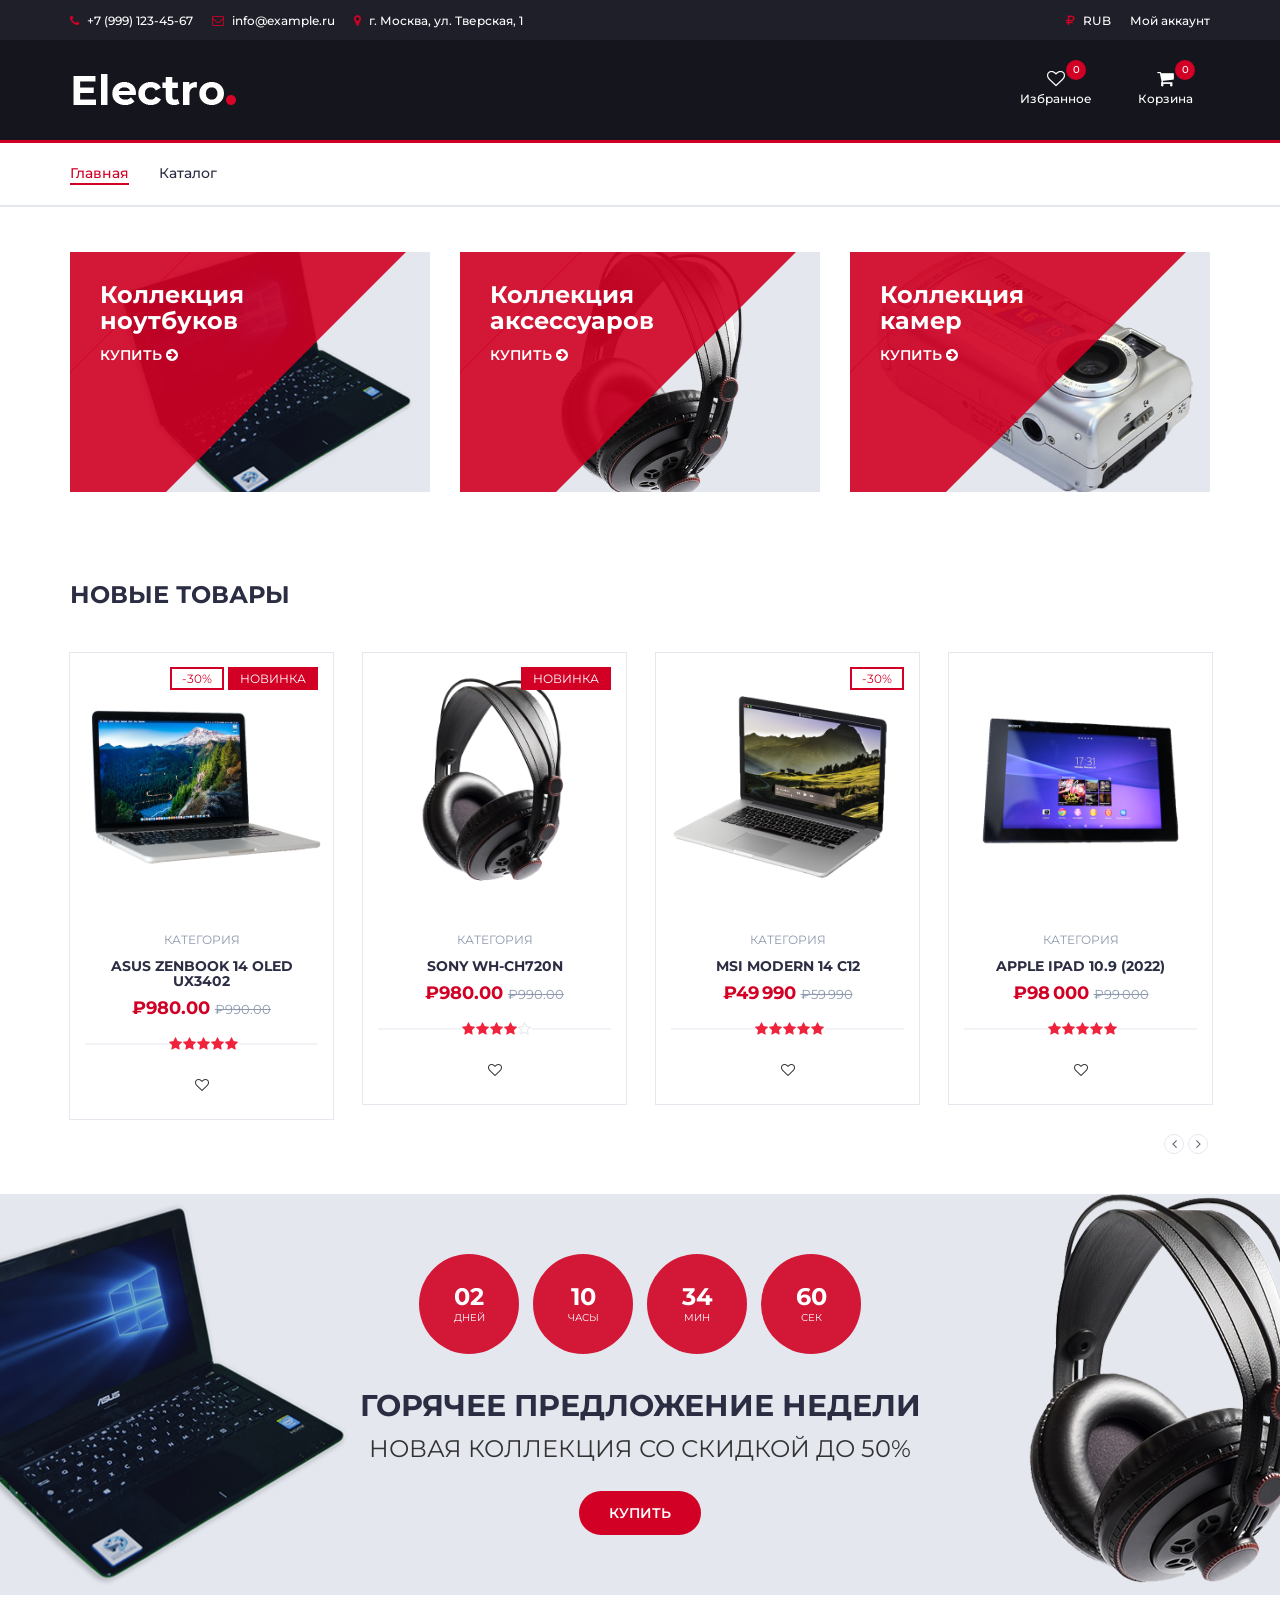
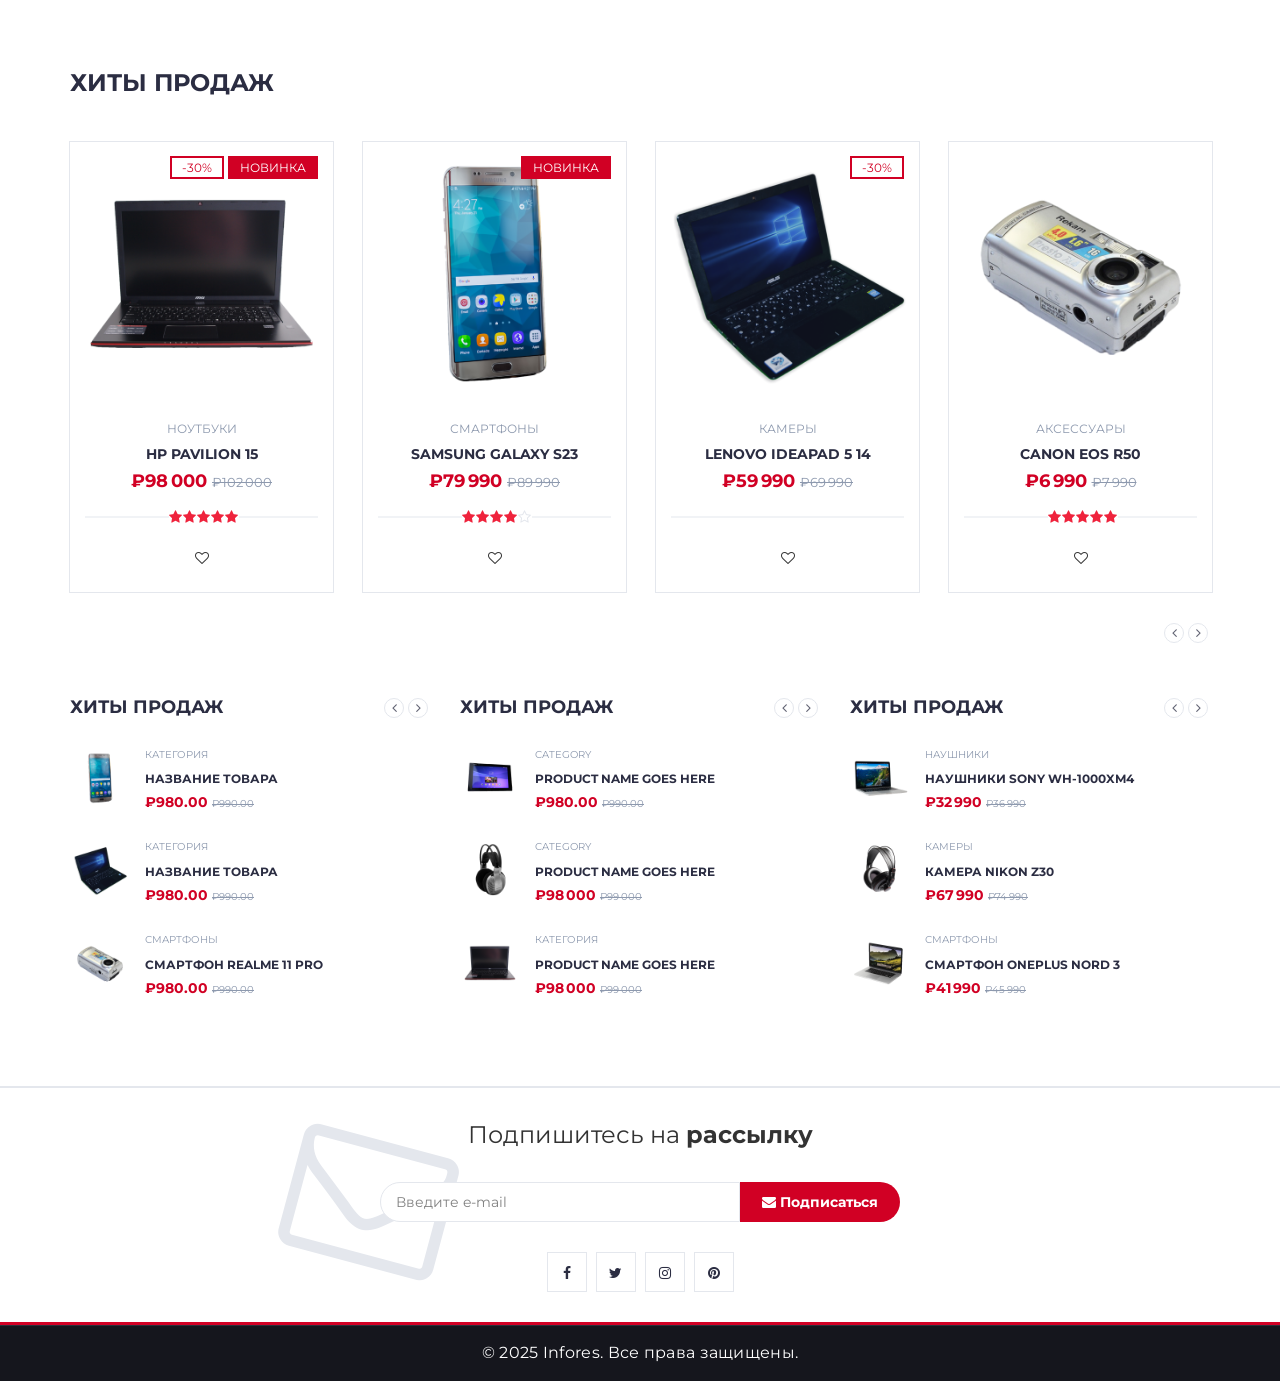
==== commit d351e6e4: "Homepage: normalize product names to match catalog by image filename (product01-09)" ====
--- a/index.html
+++ b/index.html
@@ -998,9 +998,34 @@
       var wish = e.target.closest && e.target.closest('.add-to-wishlist');
       var cartBtn = e.target.closest && e.target.closest('.add-to-cart-btn, .add-to-cart');
       if (!wish && !cartBtn) return;
-      // Redirect to catalog from homepage interactions
+      // Redirect to catalog from homepage interactions and block other handlers
       e.preventDefault();
-      window.location.href = 'pages/store.html';
+      if (e.stopImmediatePropagation) e.stopImmediatePropagation();
+      e.stopPropagation();
+      window.location.href = 'pages/store.html#sale';
+      return false;
+    }, true);
+  });
+</script>
+<script>
+  document.addEventListener('DOMContentLoaded', function(){
+    var map = {
+      'product01.png': 'ASUS Zenbook 14 OLED UX3402',
+      'product02.png': 'Sony WH-CH720N',
+      'product03.png': 'MSI Modern 14 C12',
+      'product04.png': 'Apple iPad 10.9 (2022)',
+      'product05.png': 'JBL Tune 510BT',
+      'product06.png': 'HP Pavilion 15',
+      'product07.png': 'Samsung Galaxy S23',
+      'product08.png': 'Lenovo IdeaPad 5 14',
+      'product09.png': 'Canon EOS R50'
+    };
+    document.querySelectorAll('.product').forEach(function(p){
+      var img = p.querySelector('.product-img img');
+      var nameA = p.querySelector('.product-name a');
+      if (!img || !nameA) return;
+      var file = (img.getAttribute('src')||'').split('/').pop();
+      if (map[file]) nameA.textContent = map[file];
     });
   });
 </script>
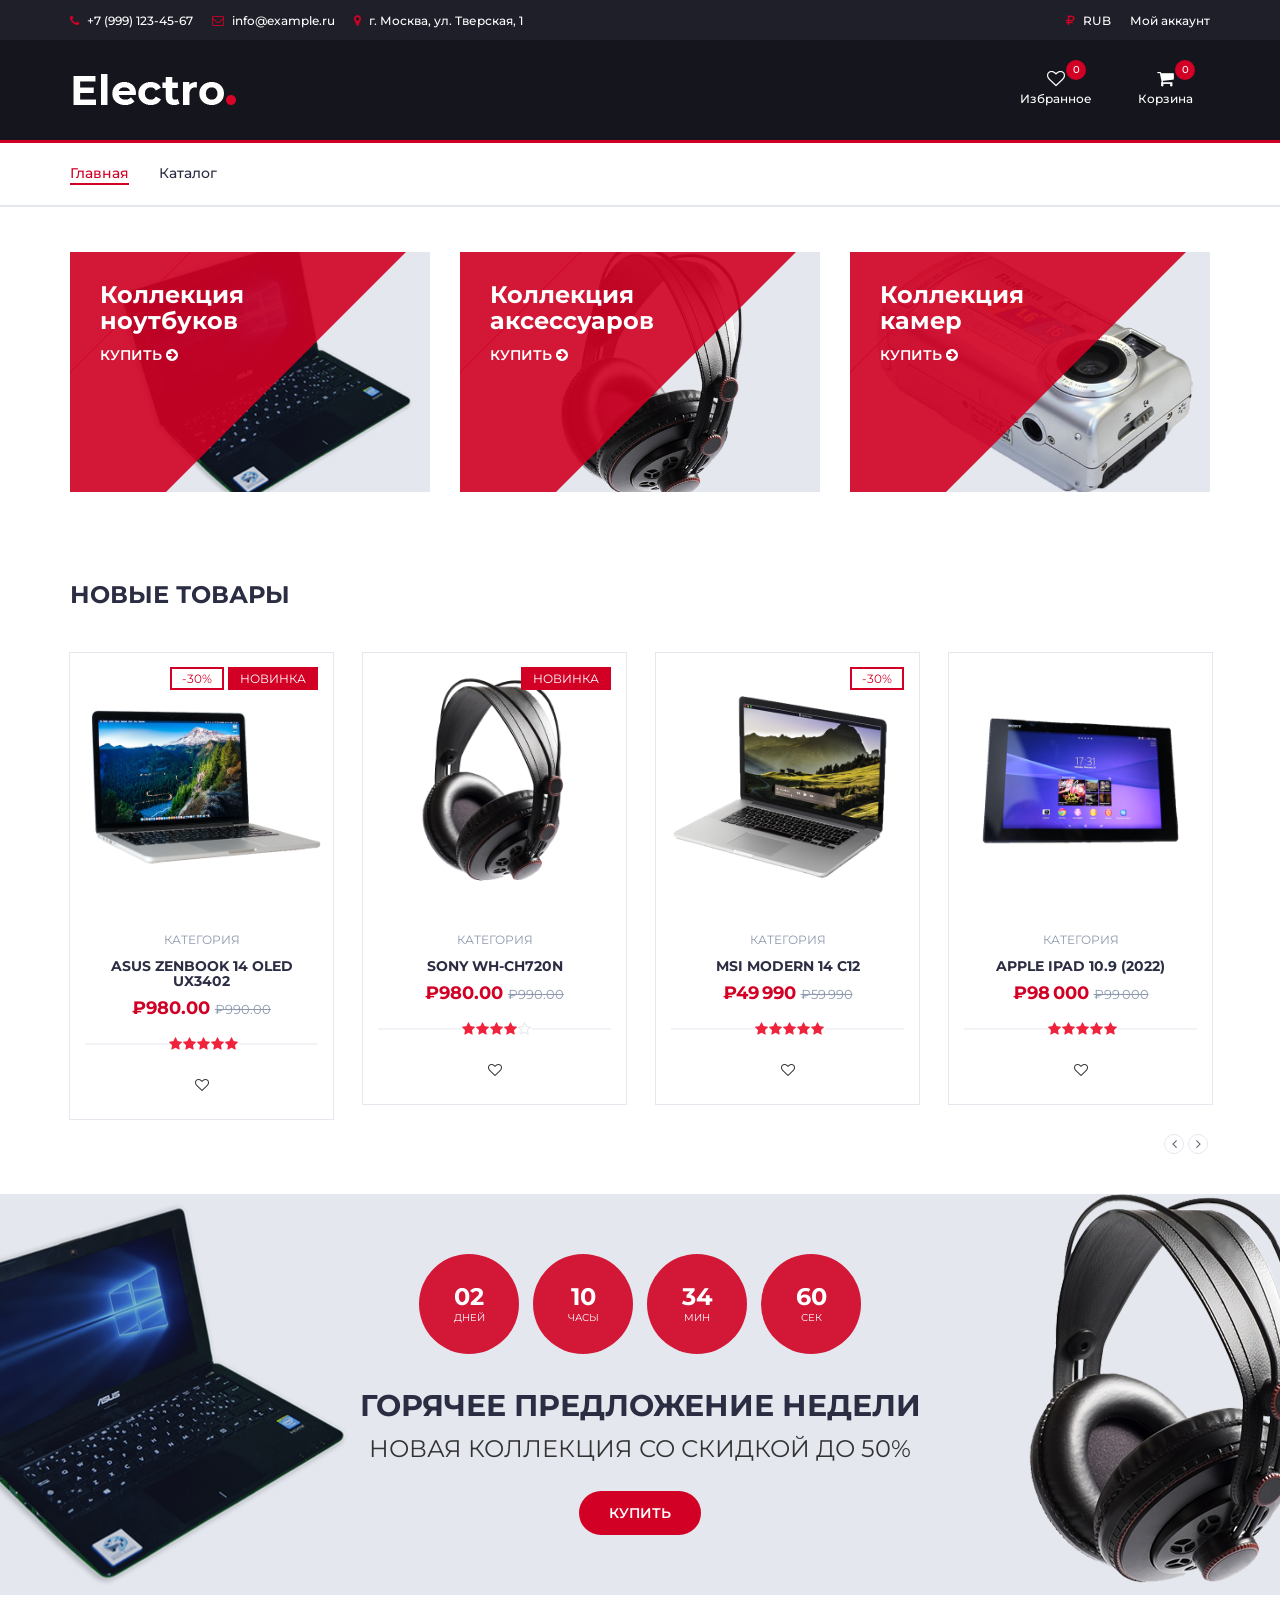
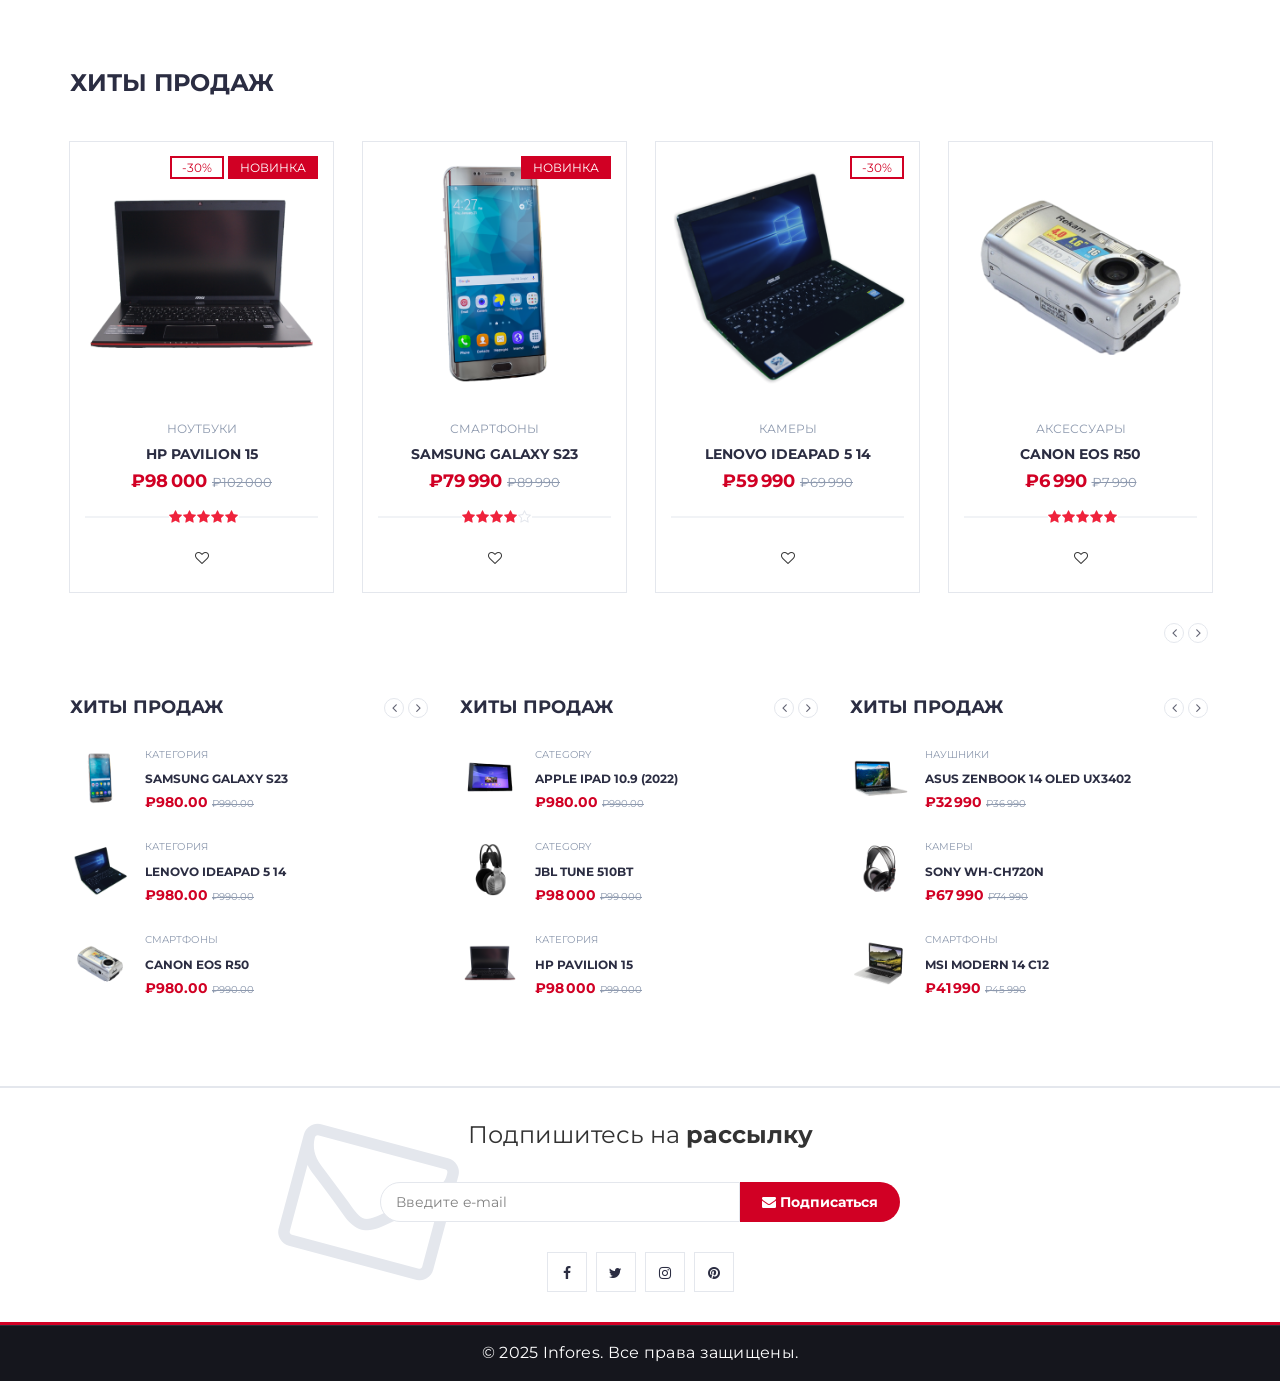
==== commit c5990424: "Homepage: sync product-widget names with catalog based on image filename mapping" ====
--- a/index.html
+++ b/index.html
@@ -1020,6 +1020,7 @@
       'product08.png': 'Lenovo IdeaPad 5 14',
       'product09.png': 'Canon EOS R50'
     };
+    // Main product cards
     document.querySelectorAll('.product').forEach(function(p){
       var img = p.querySelector('.product-img img');
       var nameA = p.querySelector('.product-name a');
@@ -1027,6 +1028,14 @@
       var file = (img.getAttribute('src')||'').split('/').pop();
       if (map[file]) nameA.textContent = map[file];
     });
+    // Widget product cards in sliders
+    document.querySelectorAll('.product-widget').forEach(function(w){
+      var img = w.querySelector('.product-img img');
+      var nameA = w.querySelector('.product-name a');
+      if (!img || !nameA) return;
+      var file = (img.getAttribute('src')||'').split('/').pop();
+      if (map[file]) nameA.textContent = map[file];
+    });
   });
 </script>
 
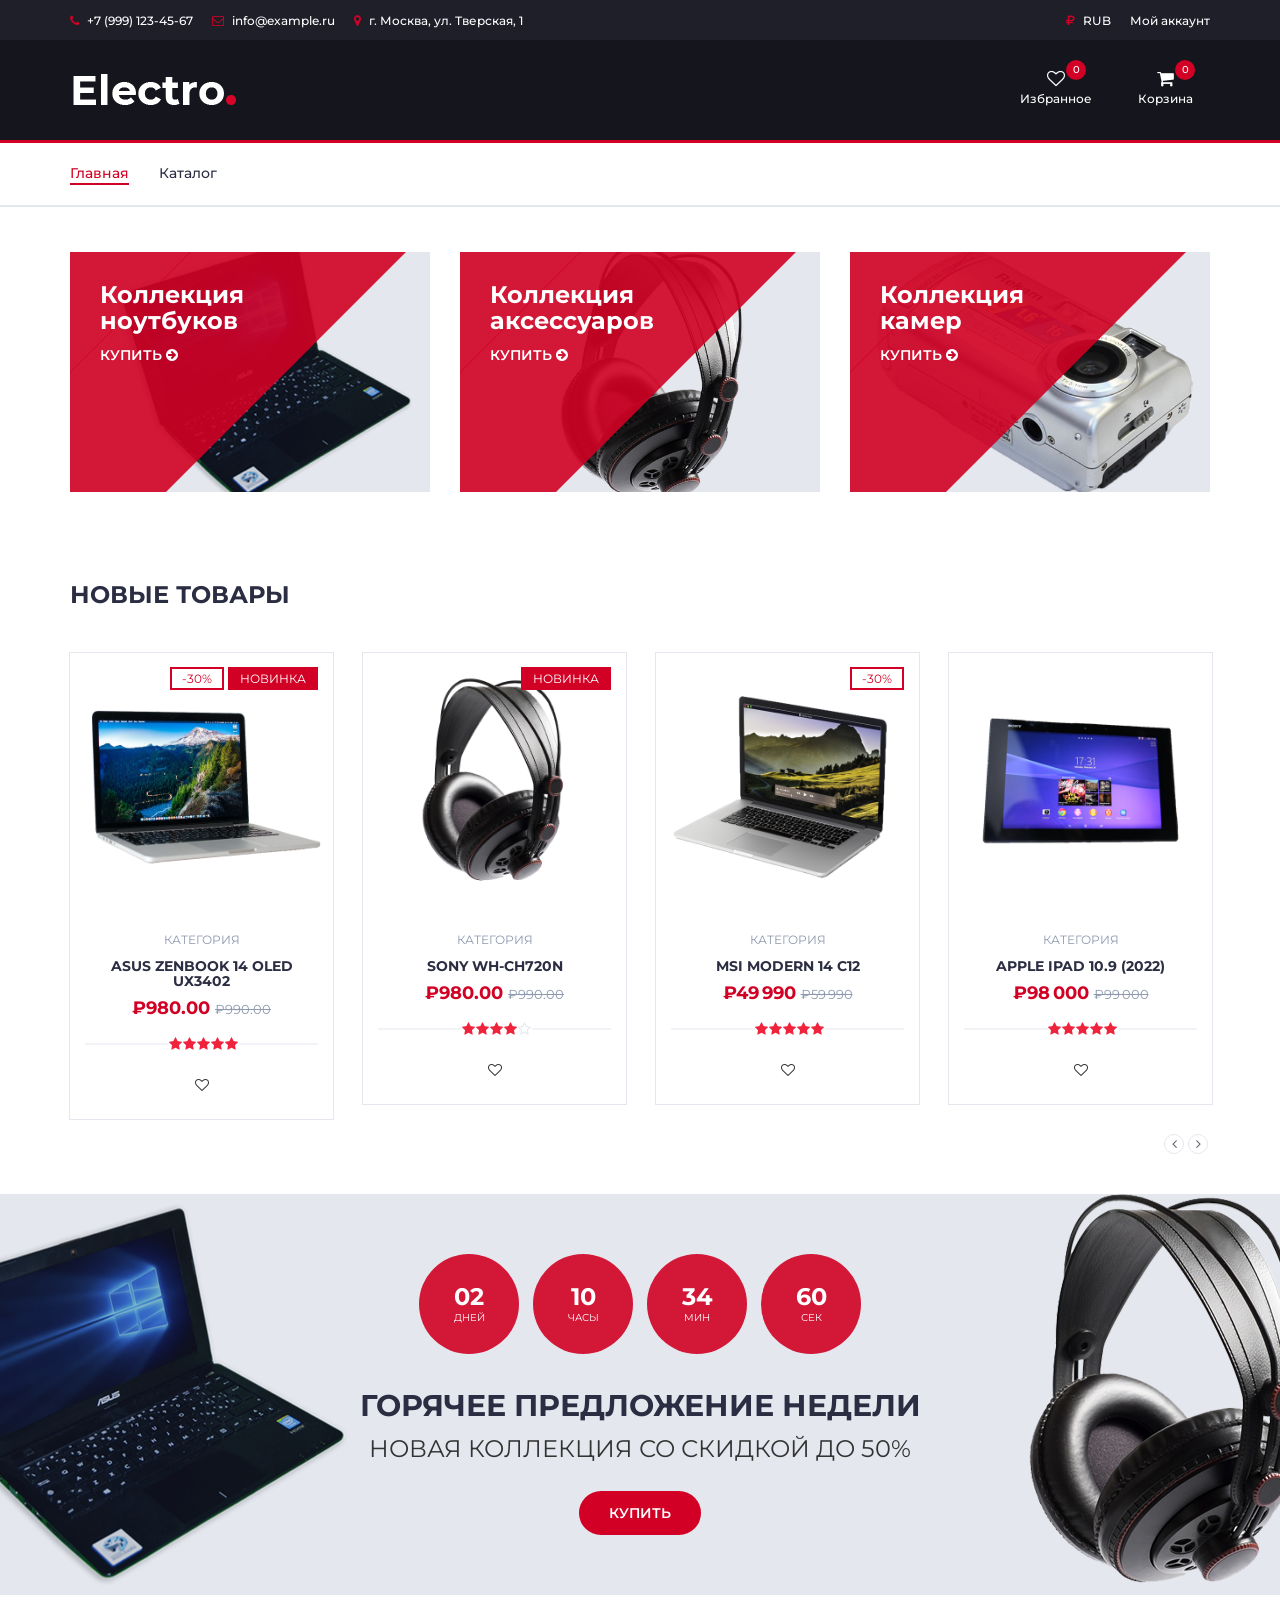
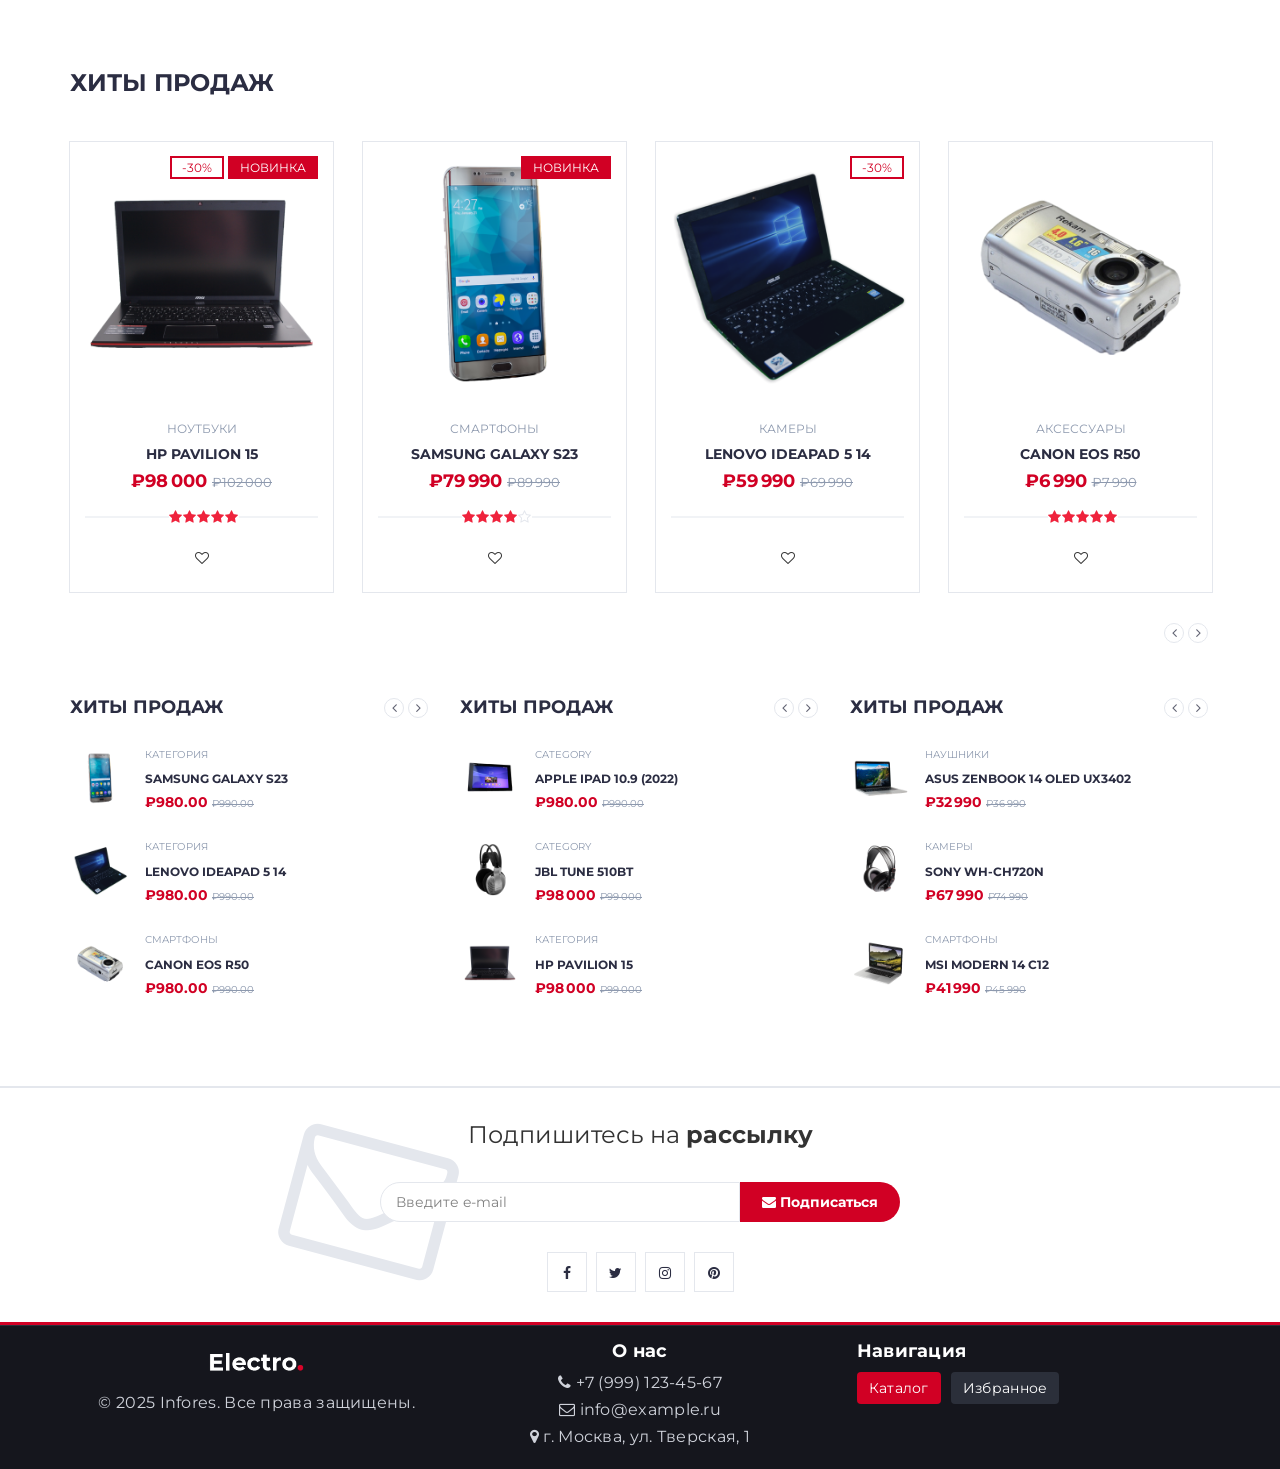
==== commit e3b7c2df: "Footer: add unified About Us section (phone/email/address), Catalog and Wishlist links, and logo acr" ====
--- a/index.html
+++ b/index.html
@@ -949,7 +949,33 @@
 		<!-- /NEWSLETTER -->
 
 		<!-- FOOTER -->
-		<footer class="footer"><p>© 2025 Infores. Все права защищены.</p></footer>
+		<footer class="footer">
+  <div class="container">
+    <div class="row" style="display:flex;align-items:flex-start;gap:20px;">
+      <div class="col-md-4 col-xs-12">
+        <div class="footer-logo" style="margin-bottom:10px;">
+          <a href="index.html" class="logo"><img src="./img/logo.png" alt="" style="max-height:40px;"></a>
+        </div>
+        <p style="margin:0;color:#cfd2da;">© 2025 Infores. Все права защищены.</p>
+      </div>
+      <div class="col-md-4 col-xs-12">
+        <h4 style="margin-top:0;color:#fff;">О нас</h4>
+        <ul style="list-style:none;padding:0;margin:0;color:#cfd2da;">
+          <li style="margin:4px 0;"><i class="fa fa-phone"></i> +7 (999) 123-45-67</li>
+          <li style="margin:4px 0;"><i class="fa fa-envelope-o"></i> info@example.ru</li>
+          <li style="margin:4px 0;"><i class="fa fa-map-marker"></i> г. Москва, ул. Тверская, 1</li>
+        </ul>
+      </div>
+      <div class="col-md-4 col-xs-12" style="text-align:left;">
+        <h4 style="margin-top:0;color:#fff;">Навигация</h4>
+        <div style="display:flex;gap:10px;flex-wrap:wrap;">
+          <a href="pages/store.html" class="btn btn-primary" style="background:#D10024;border:0;">Каталог</a>
+          <a href="pages/wishlist.html" class="btn btn-default" style="background:#2b2f3a;border:0;color:#fff;">Избранное</a>
+        </div>
+      </div>
+    </div>
+  </div>
+</footer>
 		<!-- /FOOTER -->
 
 		<!-- jQuery Plugins -->
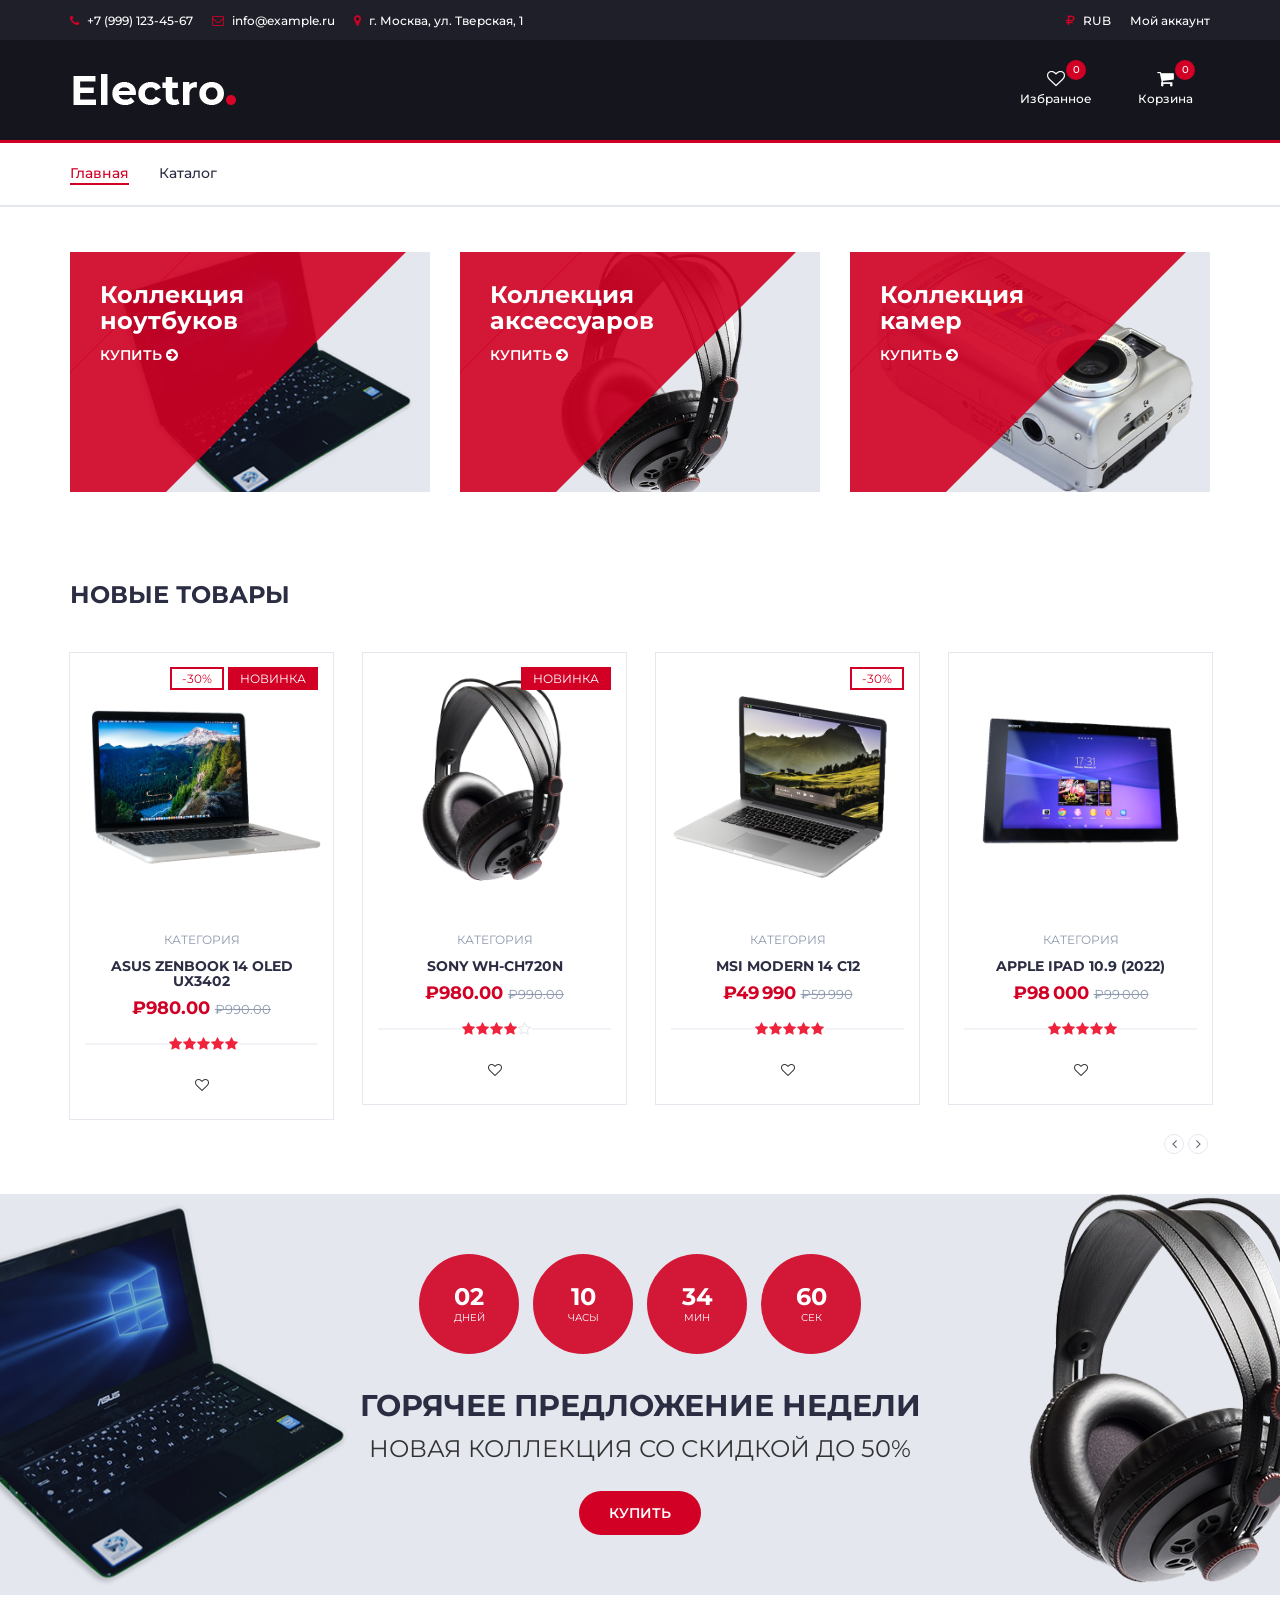
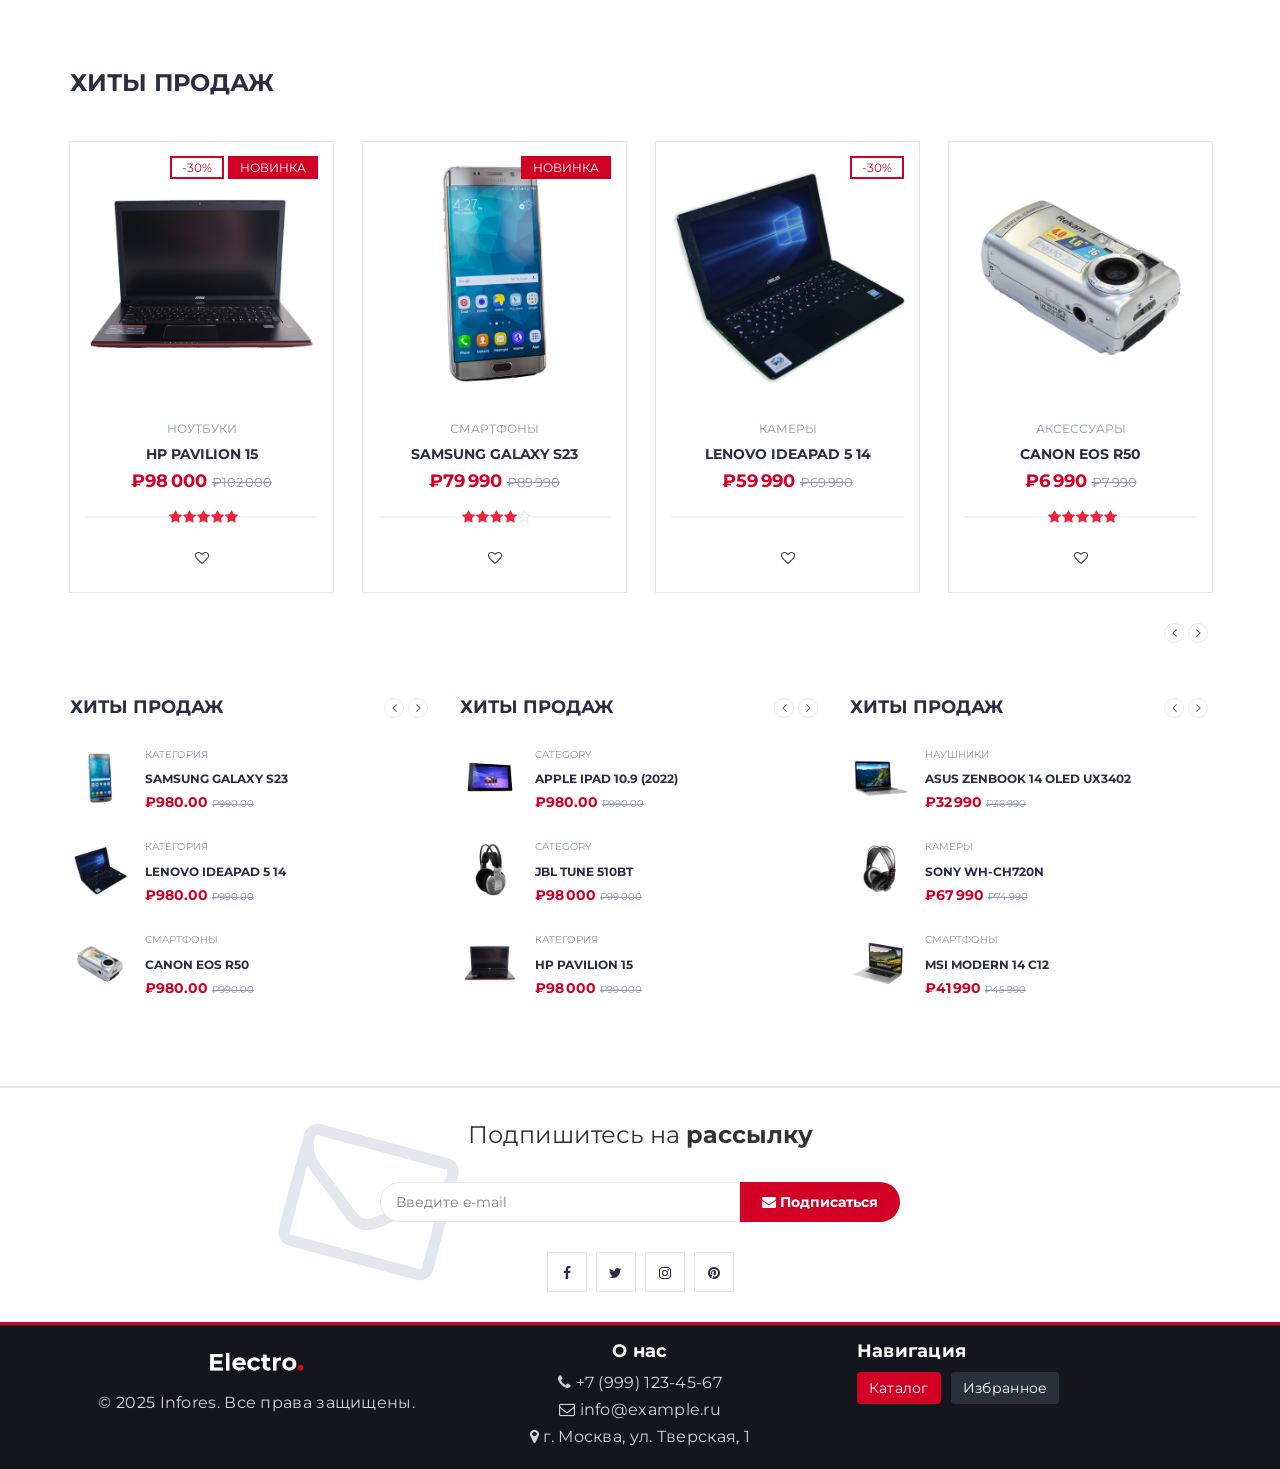
==== commit ce5dc361: "Homepage: disable wishlist clicks; clicking product opens catalog with ?sel=<id> mapped by image; Ca" ====
--- a/index.html
+++ b/index.html
@@ -1020,17 +1020,36 @@
 </script>
 <script>
   document.addEventListener('DOMContentLoaded', function(){
+    // disable wishlist on homepage entirely
     document.body.addEventListener('click', function(e){
       var wish = e.target.closest && e.target.closest('.add-to-wishlist');
-      var cartBtn = e.target.closest && e.target.closest('.add-to-cart-btn, .add-to-cart');
-      if (!wish && !cartBtn) return;
-      // Redirect to catalog from homepage interactions and block other handlers
+      if (wish) { e.preventDefault(); e.stopPropagation(); return false; }
+    }, true);
+
+    // map image filename -> catalog product id
+    var imgToId = {
+      'product01.png':'laptop1',
+      'product02.png':'head1',
+      'product03.png':'laptop2',
+      'product04.png':'tablet1',
+      'product05.png':'head2',
+      'product06.png':'laptop3',
+      'product07.png':'phone1',
+      'product08.png':'laptop4',
+      'product09.png':'camera1'
+    };
+    // clicking anywhere on a product card (excluding explicit buttons/links) -> go to catalog with selected id
+    document.body.addEventListener('click', function(e){
+      var card = e.target.closest && e.target.closest('.product');
+      if (!card) return;
+      if (e.target.closest('button, a, .product-btns, .add-to-cart, .add-to-cart-btn')) return;
+      var img = card.querySelector('.product-img img');
+      var file = img && (img.getAttribute('src')||'').split('/').pop();
+      var pid = file && imgToId[file] ? imgToId[file] : '';
       e.preventDefault();
-      if (e.stopImmediatePropagation) e.stopImmediatePropagation();
-      e.stopPropagation();
-      window.location.href = 'pages/store.html#sale';
-      return false;
-    }, true);
+      var url = 'pages/store.html' + (pid ? ('?sel='+encodeURIComponent(pid)) : '');
+      window.location.href = url;
+    });
   });
 </script>
 <script>
--- a/css/custom-ru.css
+++ b/css/custom-ru.css
@@ -68,4 +68,16 @@
 
 .wish-delete { z-index: 3; }
 
+/* Active wishlist highlight in header */
+.header-ctn a.active-wishlist i.fa-heart,
+.header-ctn a.active-wishlist i.fa-heart-o { color:#e53935 !important; }
 
+/* Wishlist page spacing tweaks so footer sits closer */
+.page-wishlist .section { padding-bottom: 20px; }
+
+/* Wishlist page layout: footer at bottom */
+.page-wishlist { display: flex; flex-direction: column; min-height: 100vh; }
+.page-wishlist .section { flex: 1 0 auto; }
+.page-wishlist .footer { margin-top: auto; }
+
+
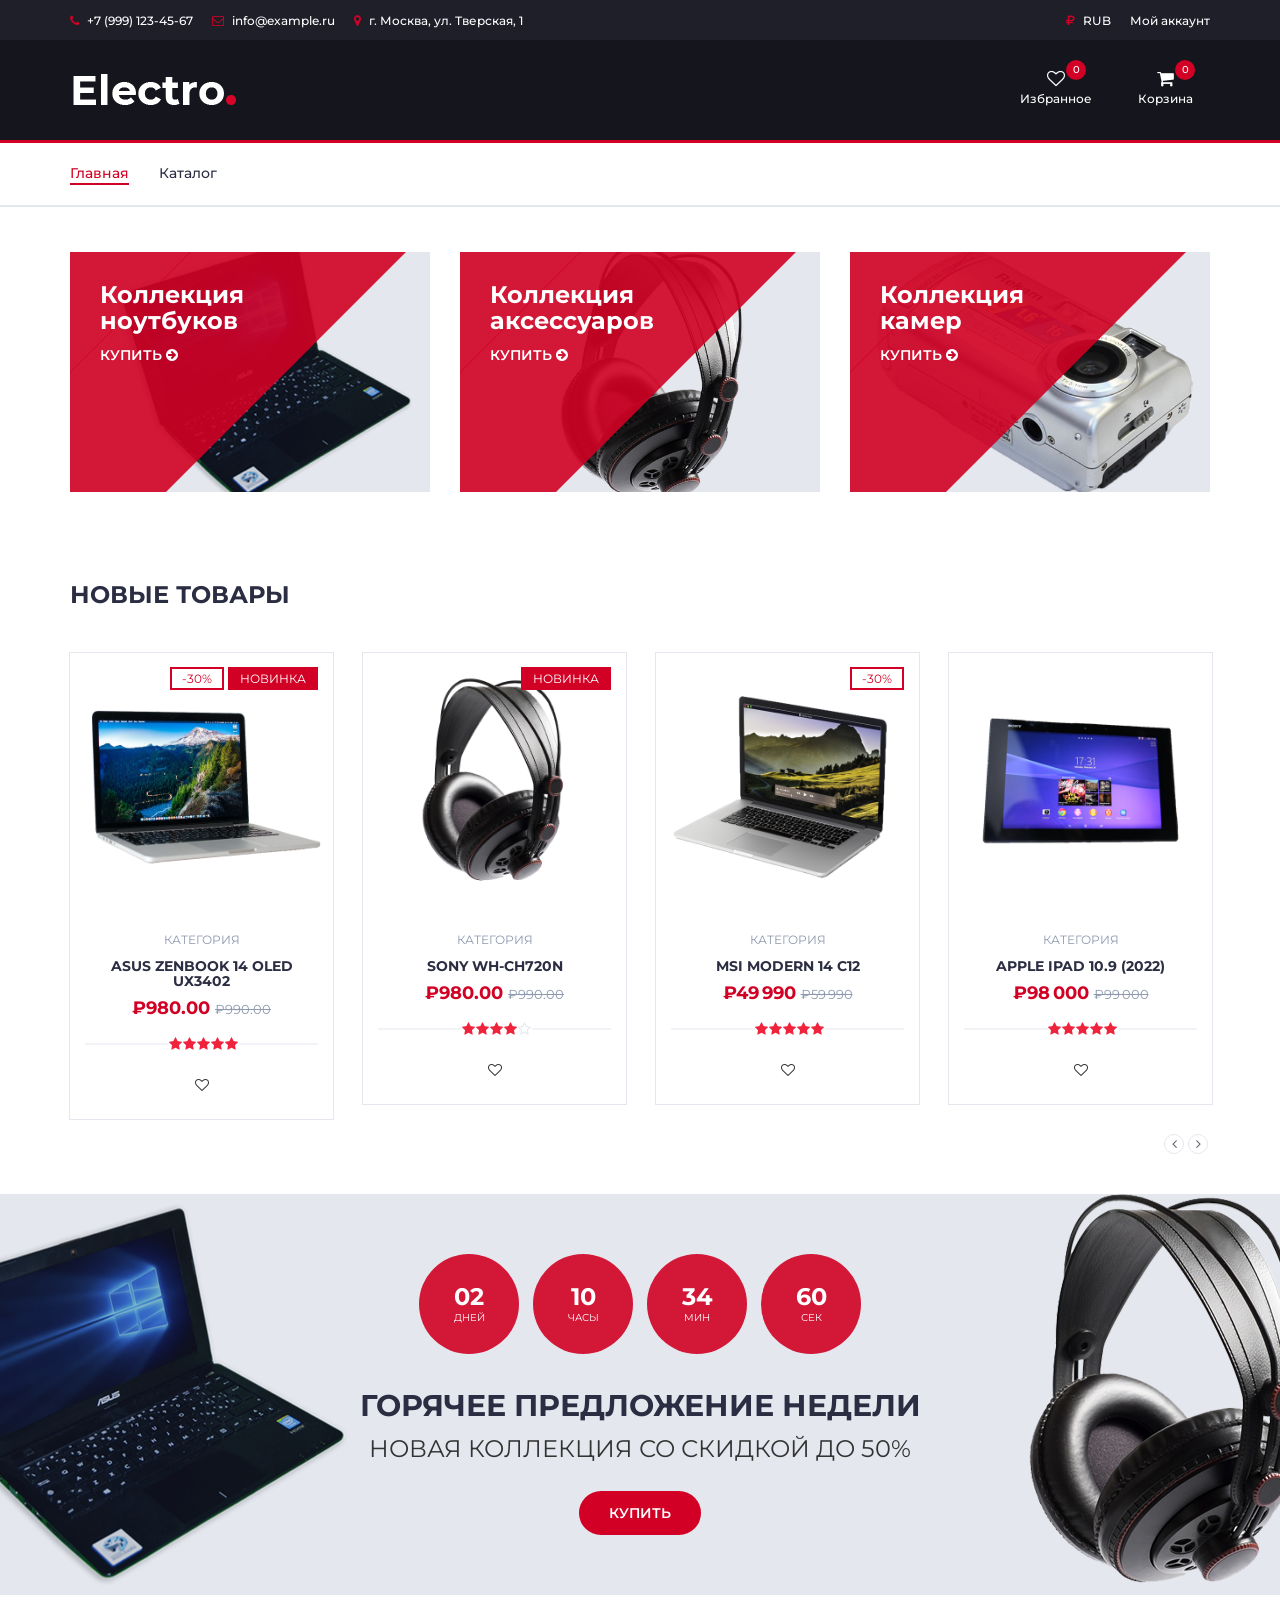
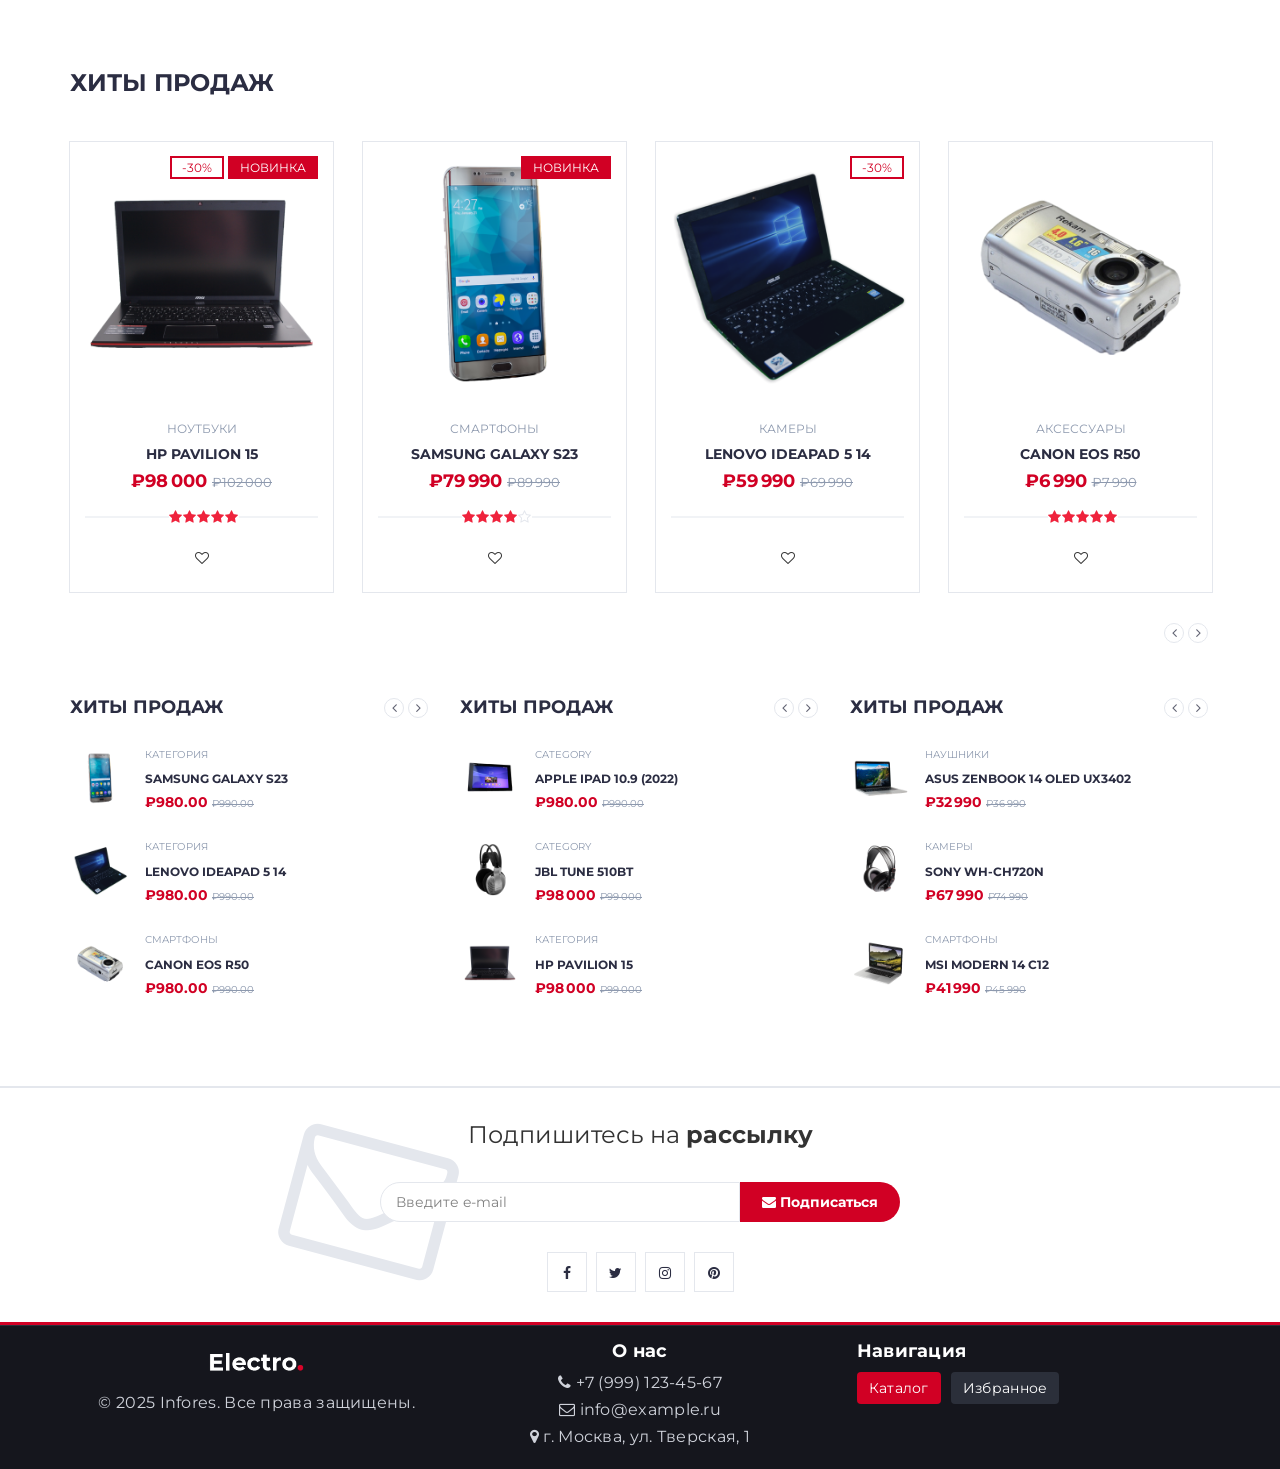
==== commit 029416bc: "Rollback: remove homepage ?sel preselection and catalog sel handling; heart on homepage just opens c" ====
--- a/index.html
+++ b/index.html
@@ -1020,36 +1020,18 @@
 </script>
 <script>
   document.addEventListener('DOMContentLoaded', function(){
-    // disable wishlist on homepage entirely
+    // Wishlist click on homepage: go to catalog (no product preselection)
     document.body.addEventListener('click', function(e){
       var wish = e.target.closest && e.target.closest('.add-to-wishlist');
-      if (wish) { e.preventDefault(); e.stopPropagation(); return false; }
+      if (!wish) return;
+      e.preventDefault();
+      if (e.stopImmediatePropagation) e.stopImmediatePropagation();
+      e.stopPropagation();
+      window.location.href = 'pages/store.html';
+      return false;
     }, true);
 
-    // map image filename -> catalog product id
-    var imgToId = {
-      'product01.png':'laptop1',
-      'product02.png':'head1',
-      'product03.png':'laptop2',
-      'product04.png':'tablet1',
-      'product05.png':'head2',
-      'product06.png':'laptop3',
-      'product07.png':'phone1',
-      'product08.png':'laptop4',
-      'product09.png':'camera1'
-    };
-    // clicking anywhere on a product card (excluding explicit buttons/links) -> go to catalog with selected id
-    document.body.addEventListener('click', function(e){
-      var card = e.target.closest && e.target.closest('.product');
-      if (!card) return;
-      if (e.target.closest('button, a, .product-btns, .add-to-cart, .add-to-cart-btn')) return;
-      var img = card.querySelector('.product-img img');
-      var file = img && (img.getAttribute('src')||'').split('/').pop();
-      var pid = file && imgToId[file] ? imgToId[file] : '';
-      e.preventDefault();
-      var url = 'pages/store.html' + (pid ? ('?sel='+encodeURIComponent(pid)) : '');
-      window.location.href = url;
-    });
+    // Do NOT hijack general product card clicks; keep homepage interactive and filters intact
   });
 </script>
 <script>
